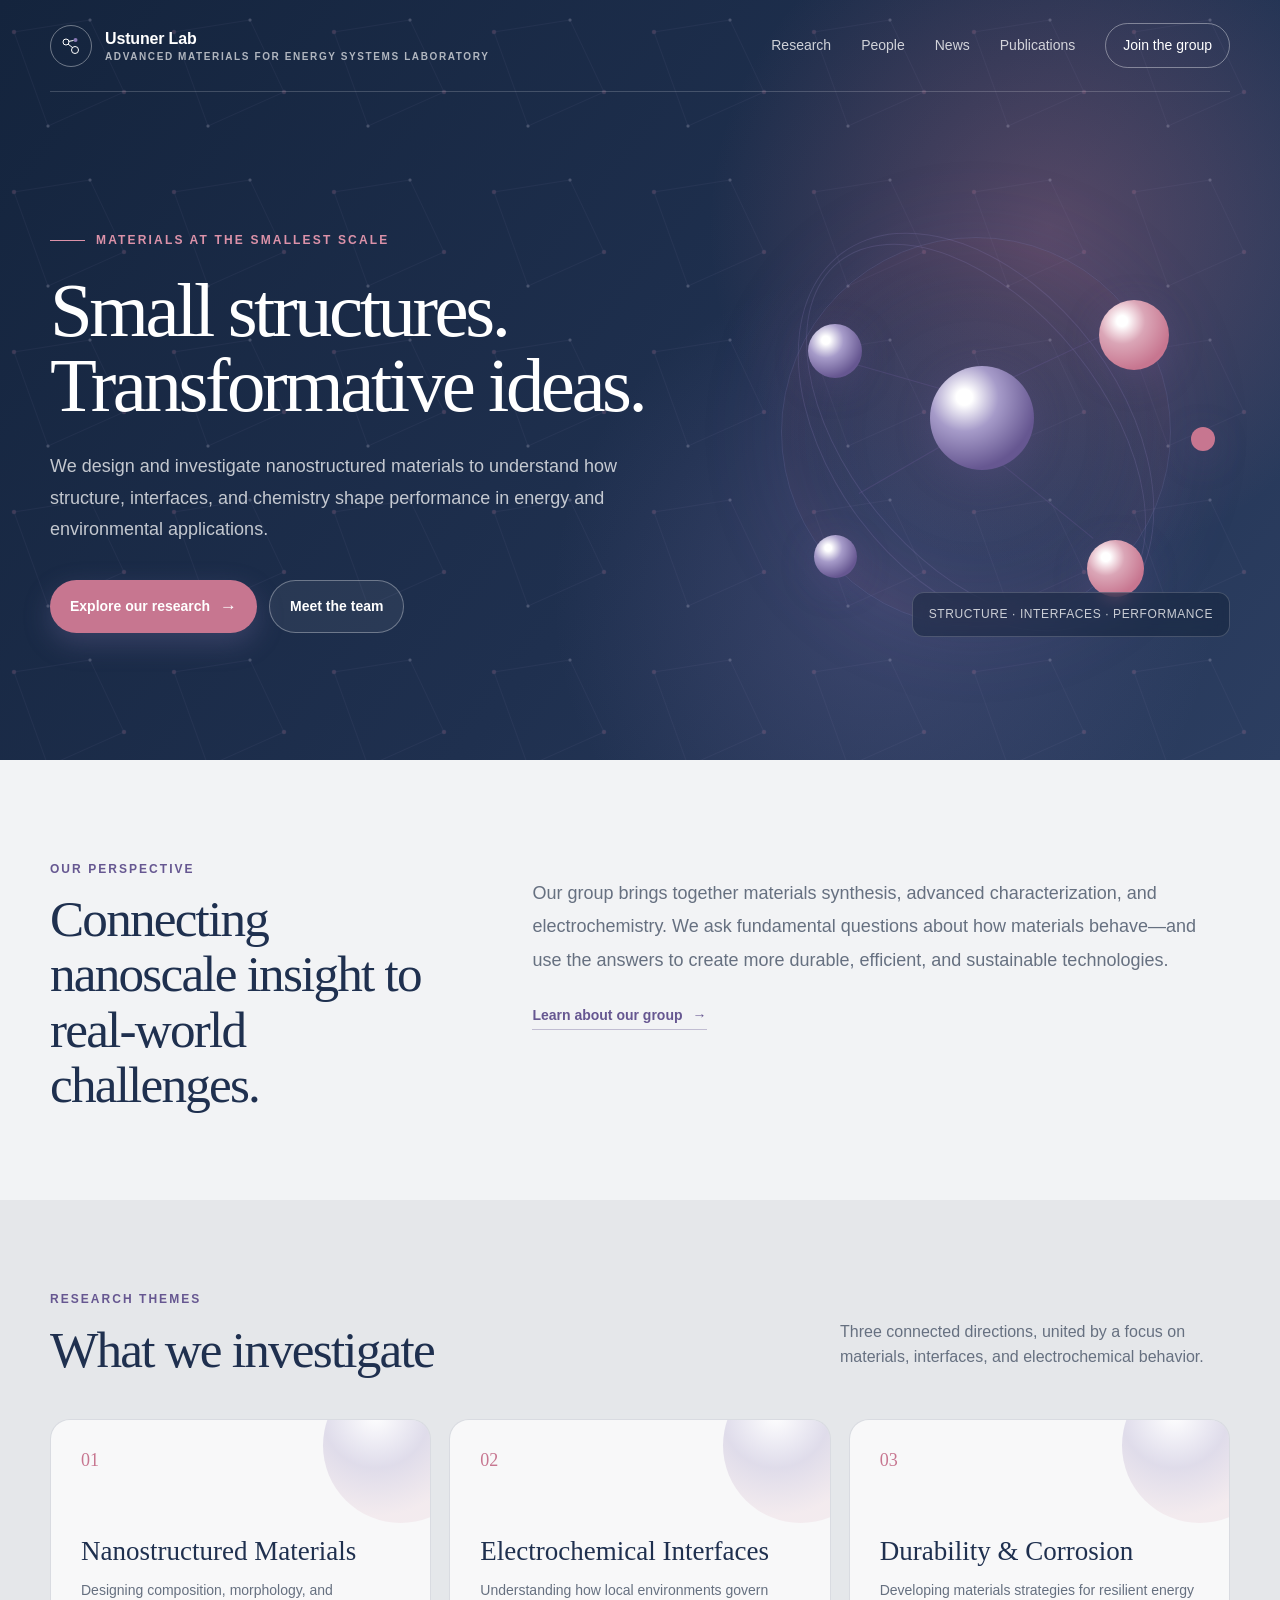
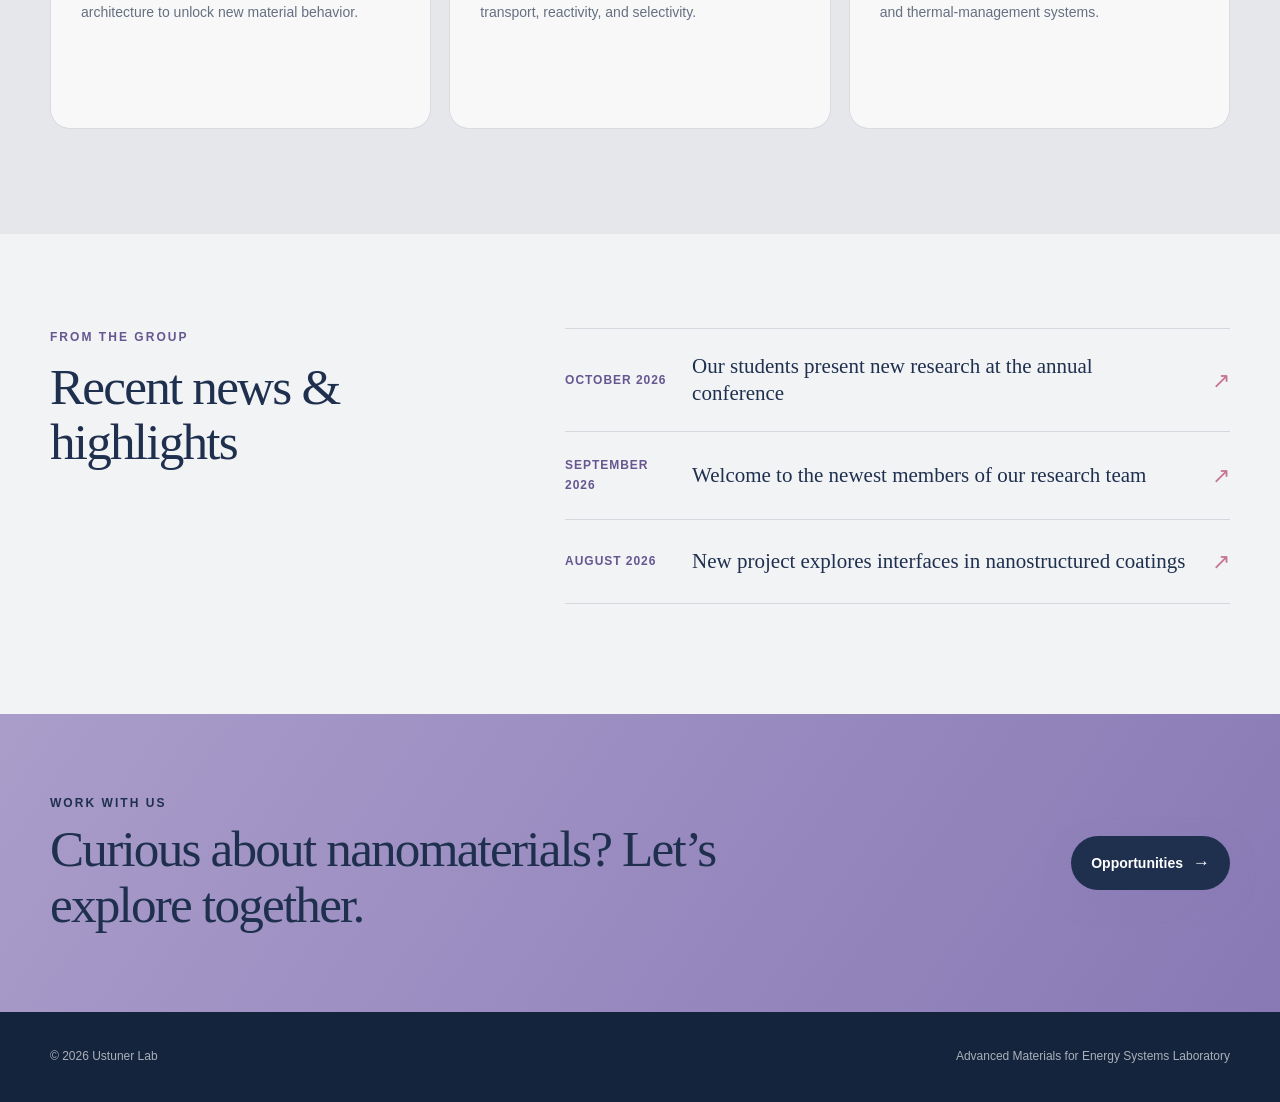
==== index.html @ 4d32ab3a "Add lab website" ====
<!doctype html>
<html lang="en">
<head>
  <meta charset="utf-8" />
  <meta name="viewport" content="width=device-width, initial-scale=1" />
  <meta name="description" content="Ustuner Lab — Advanced Materials for Energy Systems Laboratory." />
  <title>Ustuner Lab — Advanced Materials for Energy Systems</title>
  <style>
    :root {
      --ink: #3d3041;
      --ink-soft: #706272;
      --navy: #4b3550;
      --teal: #d95f7f;
      --teal-deep: #a64264;
      --seafoam: #f8dbe5;
      --warm: #fbf5f7;
      --paper: #fffaf8;
      --copper: #ec775f;
      --line: rgba(70, 47, 73, .13);
      --shadow: 0 18px 60px rgba(115, 65, 98, .13);
    }

    * { box-sizing: border-box; }
    html { scroll-behavior: smooth; }
    body {
      margin: 0;
      color: var(--ink);
      background: var(--paper);
      font-family: Inter, ui-sans-serif, -apple-system, BlinkMacSystemFont, "Segoe UI", sans-serif;
      line-height: 1.6;
    }
    a { color: inherit; text-decoration: none; }
    button { font: inherit; }

    .site-header {
      position: absolute;
      z-index: 10;
      top: 0;
      left: 0;
      width: 100%;
      color: var(--ink);
    }
    .nav {
      width: min(1180px, calc(100% - 48px));
      margin: 0 auto;
      height: 92px;
      display: flex;
      align-items: center;
      justify-content: space-between;
      border-bottom: 1px solid rgba(67,46,70,.14);
    }
    .brand {
      display: flex;
      align-items: center;
      gap: 13px;
      font-weight: 650;
      letter-spacing: -.01em;
    }
    .brand-mark {
      width: 42px;
      height: 42px;
      display: grid;
      place-items: center;
      border: 1px solid rgba(78,50,79,.34);
      border-radius: 50%;
    }
    .brand small {
      display: block;
      margin-top: -3px;
      color: rgba(61,48,65,.62);
      font-size: 10px;
      font-weight: 600;
      letter-spacing: .16em;
      text-transform: uppercase;
    }
    .nav-links { display: flex; align-items: center; gap: 30px; font-size: 14px; }
    .nav-links a { color: rgba(61,48,65,.72); transition: .2s; }
    .nav-links a:hover { color: var(--ink); }
    .nav-cta {
      padding: 10px 17px;
      border: 1px solid rgba(74,48,75,.28);
      border-radius: 999px;
      color: var(--ink) !important;
    }

    .hero {
      min-height: 760px;
      position: relative;
      overflow: hidden;
      color: var(--ink);
      background:
        radial-gradient(circle at 83% 30%, rgba(237, 111, 146, .28), transparent 29%),
        radial-gradient(circle at 72% 77%, rgba(152, 130, 196, .22), transparent 30%),
        radial-gradient(circle at 19% 86%, rgba(246, 163, 122, .18), transparent 25%),
        linear-gradient(128deg, #fffaf6 0%, #fbe7ed 54%, #f2e6f6 100%);
    }
    .hero::after {
      content: "";
      position: absolute;
      inset: 0;
      pointer-events: none;
      opacity: .24;
      background-image: url("data:image/svg+xml,%3Csvg xmlns='http://www.w3.org/2000/svg' width='160' height='160' viewBox='0 0 160 160'%3E%3Cg fill='none' stroke='%2359687c' stroke-opacity='.25'%3E%3Ccircle cx='14' cy='32' r='2' fill='%23b89c76'/%3E%3Ccircle cx='90' cy='20' r='1.5' fill='%23b89c76'/%3E%3Ccircle cx='124' cy='92' r='2' fill='%23b89c76'/%3E%3Ccircle cx='48' cy='126' r='1.5' fill='%23b89c76'/%3E%3Cpath d='M14 32L90 20M90 20l34 72M124 92l-76 34M48 126L14 32'/%3E%3C/g%3E%3C/svg%3E");
    }
    .hero-inner {
      position: relative;
      z-index: 2;
      width: min(1180px, calc(100% - 48px));
      margin: 0 auto;
      min-height: 760px;
      display: grid;
      grid-template-columns: 1.08fr .92fr;
      align-items: center;
      gap: 76px;
      padding-top: 104px;
    }
    .eyebrow {
      display: flex;
      align-items: center;
      gap: 11px;
      margin-bottom: 22px;
      color: #b14568;
      font-size: 12px;
      font-weight: 700;
      letter-spacing: .18em;
      text-transform: uppercase;
    }
    .eyebrow::before { content: ""; width: 35px; height: 1px; background: currentColor; }
    h1 {
      margin: 0;
      max-width: 680px;
      font-family: Georgia, "Times New Roman", serif;
      font-size: clamp(50px, 6vw, 82px);
      font-weight: 400;
      line-height: .98;
      letter-spacing: -.045em;
    }
    .hero-copy p {
      max-width: 600px;
      margin: 28px 0 34px;
      color: rgba(61,48,65,.72);
      font-size: 18px;
      line-height: 1.75;
    }
    .actions { display: flex; gap: 12px; flex-wrap: wrap; }
    .button {
      display: inline-flex;
      align-items: center;
      gap: 10px;
      padding: 13px 20px;
      border-radius: 999px;
      font-size: 14px;
      font-weight: 650;
      transition: transform .2s, background .2s;
    }
    .button:hover { transform: translateY(-2px); }
    .button-primary { background: #d95f7f; color: white; box-shadow: 0 10px 28px rgba(193,69,105,.22); }
    .button-secondary { border: 1px solid rgba(78,50,79,.24); color: var(--ink); background: rgba(255,255,255,.3); }
    .arrow { font-size: 17px; }

    .nano-visual { position: relative; min-height: 470px; }
    .orb {
      position: absolute;
      left: 50%; top: 50%;
      width: 390px; height: 390px;
      transform: translate(-50%, -50%);
      border: 1px solid rgba(163, 78, 126, .23);
      border-radius: 50%;
      box-shadow: inset 0 0 90px rgba(222, 100, 145, .10), 0 0 90px rgba(137, 98, 176, .12);
    }
    .orb::before, .orb::after {
      content: "";
      position: absolute;
      border: 1px solid rgba(140, 78, 142, .20);
      border-radius: 50%;
    }
    .orb::before { inset: 48px -30px; transform: rotate(53deg); }
    .orb::after { inset: -25px 66px; transform: rotate(-39deg); }
    .node {
      position: absolute;
      width: var(--s); height: var(--s);
      border-radius: 50%;
      background: radial-gradient(circle at 33% 30%, #fff5f7 0 8%, #ef8aa5 34%, #bd4f78 72%);
      box-shadow: 0 8px 35px rgba(194, 74, 117, .27);
    }
    .n1 { --s: 104px; left: 41%; top: 36%; }
    .n2 { --s: 54px; left: 17%; top: 27%; }
    .n3 { --s: 70px; right: 12%; top: 22%; }
    .n4 { --s: 43px; left: 18%; bottom: 19%; }
    .n5 { --s: 57px; right: 17%; bottom: 15%; }
    .n3, .n5 { background: radial-gradient(circle at 33% 30%, #fbf7ff 0 8%, #b7a5dc 34%, #7a63a7 72%); }
    .n6 { --s: 24px; right: 3%; top: 49%; background: var(--copper); }
    .bond { position: absolute; height: 1px; background: rgba(123,82,133,.34); transform-origin: left center; }
    .b1 { width: 158px; left: 25%; top: 35%; transform: rotate(16deg); }
    .b2 { width: 150px; left: 50%; top: 42%; transform: rotate(-25deg); }
    .b3 { width: 146px; left: 27%; top: 63%; transform: rotate(-30deg); }
    .b4 { width: 138px; left: 52%; top: 54%; transform: rotate(39deg); }
    .visual-label {
      position: absolute;
      right: 0; bottom: 30px;
      padding: 12px 16px;
      border: 1px solid rgba(79,48,82,.13);
      border-radius: 12px;
      background: rgba(255, 250, 250, .62);
      backdrop-filter: blur(8px);
      color: rgba(67,45,70,.72);
      font-size: 12px;
      letter-spacing: .05em;
    }

    .intro {
      width: min(1180px, calc(100% - 48px));
      margin: 0 auto;
      padding: 100px 0 88px;
      display: grid;
      grid-template-columns: .72fr 1.28fr;
      gap: 90px;
      align-items: start;
    }
    .section-tag { color: var(--teal-deep); font-size: 12px; font-weight: 800; letter-spacing: .17em; text-transform: uppercase; }
    h2 {
      margin: 12px 0 0;
      font-family: Georgia, "Times New Roman", serif;
      font-size: clamp(36px, 4vw, 53px);
      font-weight: 400;
      line-height: 1.08;
      letter-spacing: -.035em;
    }
    .intro-copy { padding-top: 17px; }
    .intro-copy p { margin: 0; color: var(--ink-soft); font-size: 18px; line-height: 1.85; }
    .text-link {
      display: inline-flex;
      align-items: center;
      gap: 10px;
      margin-top: 27px;
      color: var(--teal-deep);
      font-size: 14px;
      font-weight: 750;
      border-bottom: 1px solid rgba(166,66,100,.35);
      padding-bottom: 3px;
    }

    .research { background: var(--warm); padding: 90px 0 105px; }
    .research-inner { width: min(1180px, calc(100% - 48px)); margin: 0 auto; }
    .section-head { display: flex; justify-content: space-between; gap: 40px; align-items: end; margin-bottom: 42px; }
    .section-head p { max-width: 390px; margin: 0 0 7px; color: var(--ink-soft); }
    .cards { display: grid; grid-template-columns: repeat(3, 1fr); gap: 18px; }
    .card {
      position: relative;
      min-height: 310px;
      padding: 30px;
      overflow: hidden;
      background: rgba(255,255,255,.72);
      border: 1px solid var(--line);
      border-radius: 20px;
      transition: transform .25s, box-shadow .25s;
    }
    .card:hover { transform: translateY(-5px); box-shadow: var(--shadow); }
    .card-no { color: var(--copper); font: 18px Georgia, serif; }
    .card h3 { margin: 65px 0 12px; font-family: Georgia, serif; font-size: 27px; font-weight: 400; line-height: 1.15; }
    .card p { margin: 0; color: var(--ink-soft); font-size: 14px; }
    .card-dot {
      position: absolute; right: -48px; top: -52px;
      width: 155px; height: 155px; border-radius: 50%;
      background: radial-gradient(circle at 34% 30%, rgba(255,255,255,.95), rgba(229,101,139,.22) 33%, rgba(145,113,190,.09) 68%);
    }

    .news {
      width: min(1180px, calc(100% - 48px));
      margin: 0 auto;
      padding: 94px 0 110px;
      display: grid;
      grid-template-columns: .78fr 1.22fr;
      gap: 90px;
    }
    .news-list { border-top: 1px solid var(--line); }
    .news-item { display: grid; grid-template-columns: 105px 1fr auto; gap: 22px; padding: 24px 0; border-bottom: 1px solid var(--line); align-items: center; }
    .date { color: var(--teal-deep); font-size: 12px; font-weight: 750; letter-spacing: .08em; text-transform: uppercase; }
    .news-item h3 { margin: 0; font-family: Georgia, serif; font-size: 21px; font-weight: 400; line-height: 1.3; }
    .news-item span:last-child { color: var(--copper); font-size: 22px; }

    .join { background: linear-gradient(125deg, #49354e, #754764); color: white; }
    .join-inner { width: min(1180px, calc(100% - 48px)); margin: 0 auto; padding: 80px 0; display: flex; justify-content: space-between; gap: 35px; align-items: center; }
    .join h2 { margin-top: 8px; max-width: 710px; }
    .join .section-tag { color: #f6b6c7; }
    .join .button-primary { background: #f4a0b8; color: #432f47; }

    footer { background: #302535; color: rgba(255,255,255,.64); }
    .footer-inner { width: min(1180px, calc(100% - 48px)); margin: 0 auto; min-height: 90px; display: flex; justify-content: space-between; align-items: center; gap: 25px; font-size: 12px; }

    /* Interactive palette comparison */
    body[data-theme="navy"] {
      --ink: #1c2e47; --ink-soft: #64707a; --teal: #294762; --teal-deep: #1d3855;
      --warm: #e8eaec; --paper: #f3f4f4; --copper: #b28f62; --line: rgba(28,46,71,.14);
      --hero-a: #f3f4f4; --hero-b: #e1e4e6; --hero-c: #eee8dc;
      --glow-a: rgba(178,143,98,.23); --glow-b: rgba(41,71,98,.18); --glow-c: rgba(210,196,173,.20);
      --node-a: #73879a; --node-b: #294762; --node-c: #c1a57d;
      --join-a: #152942; --join-b: #27445f; --footer: #102137;
    }
    body[data-theme="coastal"] {
      --ink: #15384c; --ink-soft: #58727e; --teal: #15a2b8; --teal-deep: #087b91;
      --warm: #edf7f6; --paper: #fbfdfc; --copper: #f2aa3d; --line: rgba(21,56,76,.13);
      --hero-a: #fbfdfc; --hero-b: #dff4f1; --hero-c: #e4eefb;
      --glow-a: rgba(21,162,184,.28); --glow-b: rgba(238,111,94,.20); --glow-c: rgba(242,170,61,.18);
      --node-a: #53c2ca; --node-b: #087b91; --node-c: #ee7767;
      --join-a: #15384c; --join-b: #087488; --footer: #0d3042;
    }
    body[data-theme="sage"] {
      --ink: #35423c; --ink-soft: #69766f; --teal: #728f78; --teal-deep: #526e5a;
      --warm: #f4f6f0; --paper: #fffdf8; --copper: #c88a3c; --line: rgba(53,66,60,.13);
      --hero-a: #fffdf8; --hero-b: #eef3e8; --hero-c: #f4eedf;
      --glow-a: rgba(112,150,121,.24); --glow-b: rgba(173,148,86,.17); --glow-c: rgba(204,135,60,.13);
      --node-a: #91ad92; --node-b: #58785f; --node-c: #d0ae68;
      --join-a: #34483d; --join-b: #60745f; --footer: #29372f;
    }
    body[data-theme="trio"] {
      --ink: #1f304f; --ink-soft: #667080; --teal: #8879b5; --teal-deep: #665791;
      --warm: #e5e7ea; --paper: #f2f3f5; --copper: #c77690; --line: rgba(31,48,79,.14);
      --hero-a: #f2f3f5; --hero-b: #e2e4e8; --hero-c: #e9e5f0;
      --glow-a: rgba(136,121,181,.25); --glow-b: rgba(31,48,79,.18); --glow-c: rgba(199,118,144,.16);
      --node-a: #a69bc9; --node-b: #665791; --node-c: #c77690;
      --join-a: #1b2c49; --join-b: #343d61; --footer: #15243d;
    }

    body[data-theme] .hero {
      background:
        radial-gradient(circle at 83% 30%, var(--glow-a), transparent 29%),
        radial-gradient(circle at 72% 77%, var(--glow-b), transparent 30%),
        radial-gradient(circle at 19% 86%, var(--glow-c), transparent 25%),
        linear-gradient(128deg, var(--hero-a) 0%, var(--hero-b) 54%, var(--hero-c) 100%);
    }
    body[data-theme] .site-header { color: var(--ink); }
    body[data-theme] .nav { border-color: color-mix(in srgb, var(--ink) 14%, transparent); }
    body[data-theme] .brand-mark, body[data-theme] .nav-cta { border-color: color-mix(in srgb, var(--ink) 30%, transparent); }
    body[data-theme] .brand small { color: color-mix(in srgb, var(--ink) 62%, transparent); }
    body[data-theme] .nav-links a { color: color-mix(in srgb, var(--ink) 74%, transparent); }
    body[data-theme] .nav-links a:hover, body[data-theme] .nav-cta { color: var(--ink) !important; }
    body[data-theme] .eyebrow { color: var(--teal-deep); }
    body[data-theme] .button-primary { background: var(--teal); color: white; box-shadow: 0 10px 28px color-mix(in srgb, var(--teal) 28%, transparent); }
    body[data-theme] .button-secondary { border-color: color-mix(in srgb, var(--ink) 24%, transparent); color: var(--ink); }
    body[data-theme] .node { background: radial-gradient(circle at 33% 30%, #fff 0 8%, var(--node-a) 34%, var(--node-b) 72%); box-shadow: 0 8px 35px color-mix(in srgb, var(--node-b) 28%, transparent); }
    body[data-theme] .n3, body[data-theme] .n5 { background: radial-gradient(circle at 33% 30%, #fff 0 8%, color-mix(in srgb, var(--node-c) 65%, white) 34%, var(--node-c) 72%); }
    body[data-theme] .n6 { background: var(--copper); }
    body[data-theme] .orb, body[data-theme] .orb::before, body[data-theme] .orb::after { border-color: color-mix(in srgb, var(--teal) 24%, transparent); }
    body[data-theme] .bond { background: color-mix(in srgb, var(--teal-deep) 35%, transparent); }
    body[data-theme] .visual-label { border-color: color-mix(in srgb, var(--ink) 14%, transparent); color: var(--ink-soft); }
    body[data-theme] .brand-mark svg circle[fill] { fill: var(--teal); }
    body[data-theme] .text-link { border-color: color-mix(in srgb, var(--teal-deep) 35%, transparent); }
    body[data-theme] .card-dot { background: radial-gradient(circle at 34% 30%, #fff, color-mix(in srgb, var(--teal) 22%, transparent) 36%, color-mix(in srgb, var(--node-c) 10%, transparent) 68%); }
    body[data-theme] .join { background: linear-gradient(125deg, var(--join-a), var(--join-b)); }
    body[data-theme] .join .section-tag { color: color-mix(in srgb, var(--teal) 35%, white); }
    body[data-theme] .join .button-primary { background: color-mix(in srgb, var(--teal) 40%, white); color: var(--join-a); }
    body[data-theme="navy"] .join .button-primary { background: #d2c0a4; color: #152942; }
    body[data-theme="coastal"] .hero::after { background-image: url("data:image/svg+xml,%3Csvg xmlns='http://www.w3.org/2000/svg' width='160' height='160' viewBox='0 0 160 160'%3E%3Cg fill='none' stroke='%2315a2b8' stroke-opacity='.25'%3E%3Ccircle cx='14' cy='32' r='2' fill='%23ee7767'/%3E%3Ccircle cx='90' cy='20' r='1.5' fill='%23f2aa3d'/%3E%3Ccircle cx='124' cy='92' r='2' fill='%23ee7767'/%3E%3Ccircle cx='48' cy='126' r='1.5' fill='%23f2aa3d'/%3E%3Cpath d='M14 32L90 20M90 20l34 72M124 92l-76 34M48 126L14 32'/%3E%3C/g%3E%3C/svg%3E"); }
    body[data-theme="coastal"] .join .button-primary { background: #f4b052; color: #15384c; }
    body[data-theme="trio"] .hero {
      color: white;
      background:
        radial-gradient(circle at 82% 30%, rgba(199,118,144,.32), transparent 29%),
        radial-gradient(circle at 69% 79%, rgba(136,121,181,.24), transparent 31%),
        linear-gradient(128deg, #14243d 0%, #1f304f 56%, #2c3e61 100%);
    }
    body[data-theme="trio"] .hero::after { background-image: url("data:image/svg+xml,%3Csvg xmlns='http://www.w3.org/2000/svg' width='160' height='160' viewBox='0 0 160 160'%3E%3Cg fill='none' stroke='%23a396c7' stroke-opacity='.28'%3E%3Ccircle cx='14' cy='32' r='2' fill='%23c77690'/%3E%3Ccircle cx='90' cy='20' r='1.5' fill='%23e2e4e8'/%3E%3Ccircle cx='124' cy='92' r='2' fill='%23c77690'/%3E%3Ccircle cx='48' cy='126' r='1.5' fill='%23e2e4e8'/%3E%3Cpath d='M14 32L90 20M90 20l34 72M124 92l-76 34M48 126L14 32'/%3E%3C/g%3E%3C/svg%3E"); }
    body[data-theme="trio"] .site-header { color: white; }
    body[data-theme="trio"] .nav { border-color: rgba(255,255,255,.18); }
    body[data-theme="trio"] .brand-mark, body[data-theme="trio"] .nav-cta { border-color: rgba(255,255,255,.38); }
    body[data-theme="trio"] .brand small { color: rgba(255,255,255,.66); }
    body[data-theme="trio"] .nav-links a { color: rgba(255,255,255,.78); }
    body[data-theme="trio"] .nav-links a:hover, body[data-theme="trio"] .nav-cta { color: white !important; }
    body[data-theme="trio"] .eyebrow { color: #dc92a9; }
    body[data-theme="trio"] .hero-copy p { color: rgba(255,255,255,.74); }
    body[data-theme="trio"] .hero .button-primary { background: #c77690; color: white; }
    body[data-theme="trio"] .hero .button-secondary { border-color: rgba(255,255,255,.32); color: white; background: rgba(255,255,255,.06); }
    body[data-theme="trio"] .visual-label { color: rgba(255,255,255,.76); border-color: rgba(255,255,255,.18); background: rgba(17,32,54,.45); }
    body[data-theme="trio"] .join { color: #1f304f; background: linear-gradient(125deg, #aa9dca, #8879b5); }
    body[data-theme="trio"] .join .section-tag { color: #1f304f; }
    body[data-theme="trio"] .join .button-primary { background: #1f304f; color: white; }
    body[data-theme] footer { background: var(--footer); }

    .theme-picker {
      position: fixed; z-index: 30; right: 20px; bottom: 20px;
      width: 300px; padding: 14px 15px 13px;
      border: 1px solid rgba(45,39,54,.13); border-radius: 17px;
      background: rgba(255,255,255,.88); box-shadow: 0 13px 40px rgba(48,38,60,.16);
      backdrop-filter: blur(13px);
    }
    .theme-picker strong { display: block; margin-bottom: 9px; color: #393241; font-size: 12px; letter-spacing: .06em; text-transform: uppercase; }
    .theme-options { display: grid; grid-template-columns: repeat(4, 1fr); gap: 7px; }
    .theme-option { padding: 7px 4px 6px; border: 1px solid transparent; border-radius: 10px; background: transparent; color: #6e6571; cursor: pointer; font-size: 10px; }
    .theme-option:hover, .theme-option[aria-pressed="true"] { border-color: rgba(57,50,65,.18); background: white; color: #312b37; }
    .swatches { display: flex; justify-content: center; margin-bottom: 5px; }
    .swatches i { width: 15px; height: 15px; margin-left: -3px; border: 2px solid white; border-radius: 50%; box-shadow: 0 1px 4px rgba(0,0,0,.12); }
    .swatches i:first-child { margin-left: 0; }
    .navy i:nth-child(1) { background:#1c2e47; } .navy i:nth-child(2) { background:#b28f62; } .navy i:nth-child(3) { background:#e1e4e6; }
    .coastal i:nth-child(1) { background:#15a2b8; } .coastal i:nth-child(2) { background:#ee7767; } .coastal i:nth-child(3) { background:#f2aa3d; }
    .sage i:nth-child(1) { background:#728f78; } .sage i:nth-child(2) { background:#d0ae68; } .sage i:nth-child(3) { background:#f1e7cd; }
    .trio i:nth-child(1) { background:#1f304f; } .trio i:nth-child(2) { background:#8879b5; } .trio i:nth-child(3) { background:#e2e4e8; }

    @media (max-width: 900px) {
      .nav-links a:not(.nav-cta) { display: none; }
      .hero-inner { grid-template-columns: 1fr; padding: 160px 0 80px; }
      .nano-visual { min-height: 360px; }
      .orb { width: 310px; height: 310px; }
      .hero { min-height: auto; }
      .intro, .news { grid-template-columns: 1fr; gap: 35px; }
      .cards { grid-template-columns: 1fr; }
      .section-head { align-items: start; flex-direction: column; }
    }
    @media (max-width: 560px) {
      .nav, .hero-inner, .intro, .research-inner, .news, .join-inner, .footer-inner { width: min(100% - 30px, 1180px); }
      .brand { font-size: 13px; }
      .brand small { font-size: 8px; }
      h1 { font-size: 49px; }
      .hero-copy p { font-size: 16px; }
      .nano-visual { transform: scale(.86); margin: -20px; }
      .intro, .news { padding: 70px 0; }
      .research { padding: 70px 0; }
      .join-inner { align-items: flex-start; flex-direction: column; }
      .news-item { grid-template-columns: 1fr auto; }
      .news-item .date { grid-column: 1 / -1; }
      .footer-inner { align-items: flex-start; flex-direction: column; justify-content: center; padding: 25px 0; }
      .theme-picker { right: 10px; bottom: 10px; width: 285px; }
    }
  </style>
</head>
<body data-theme="trio">
  <header class="site-header">
    <nav class="nav" aria-label="Primary navigation">
      <a class="brand" href="#">
        <span class="brand-mark" aria-hidden="true">
          <svg width="24" height="24" viewBox="0 0 24 24" fill="none"><circle cx="7" cy="8" r="3" stroke="currentColor"/><circle cx="16.5" cy="6" r="2" fill="#d95f7f"/><circle cx="16" cy="16" r="3.5" stroke="currentColor"/><path d="M9.7 7.4l4.8-.9M9.1 10.1l4.6 3.6" stroke="currentColor"/></svg>
        </span>
        <span>Ustuner Lab<small>Advanced Materials for Energy Systems Laboratory</small></span>
      </a>
      <div class="nav-links">
        <a href="#research">Research</a>
        <a href="#people">People</a>
        <a href="#news">News</a>
        <a href="#publications">Publications</a>
        <a class="nav-cta" href="#contact">Join the group</a>
      </div>
    </nav>
  </header>

  <main>
    <section class="hero">
      <div class="hero-inner">
        <div class="hero-copy">
          <div class="eyebrow">Materials at the smallest scale</div>
          <h1>Small structures.<br />Transformative ideas.</h1>
          <p>We design and investigate nanostructured materials to understand how structure, interfaces, and chemistry shape performance in energy and environmental applications.</p>
          <div class="actions">
            <a class="button button-primary" href="#research">Explore our research <span class="arrow">→</span></a>
            <a class="button button-secondary" href="#people">Meet the team</a>
          </div>
        </div>
        <div class="nano-visual" aria-label="Abstract illustration of a nanostructured material">
          <div class="orb"></div>
          <div class="bond b1"></div><div class="bond b2"></div><div class="bond b3"></div><div class="bond b4"></div>
          <div class="node n1"></div><div class="node n2"></div><div class="node n3"></div>
          <div class="node n4"></div><div class="node n5"></div><div class="node n6"></div>
          <div class="visual-label">STRUCTURE · INTERFACES · PERFORMANCE</div>
        </div>
      </div>
    </section>

    <section class="intro" id="people">
      <div>
        <div class="section-tag">Our perspective</div>
        <h2>Connecting nanoscale insight to real-world challenges.</h2>
      </div>
      <div class="intro-copy">
        <p>Our group brings together materials synthesis, advanced characterization, and electrochemistry. We ask fundamental questions about how materials behave—and use the answers to create more durable, efficient, and sustainable technologies.</p>
        <a class="text-link" href="#">Learn about our group <span>→</span></a>
      </div>
    </section>

    <section class="research" id="research">
      <div class="research-inner">
        <div class="section-head">
          <div><div class="section-tag">Research themes</div><h2>What we investigate</h2></div>
          <p>Three connected directions, united by a focus on materials, interfaces, and electrochemical behavior.</p>
        </div>
        <div class="cards">
          <article class="card"><div class="card-dot"></div><div class="card-no">01</div><h3>Nanostructured Materials</h3><p>Designing composition, morphology, and architecture to unlock new material behavior.</p></article>
          <article class="card"><div class="card-dot"></div><div class="card-no">02</div><h3>Electrochemical Interfaces</h3><p>Understanding how local environments govern transport, reactivity, and selectivity.</p></article>
          <article class="card"><div class="card-dot"></div><div class="card-no">03</div><h3>Durability &amp; Corrosion</h3><p>Developing materials strategies for resilient energy and thermal-management systems.</p></article>
        </div>
      </div>
    </section>

    <section class="news" id="news">
      <div><div class="section-tag">From the group</div><h2>Recent news &amp; highlights</h2></div>
      <div class="news-list">
        <a class="news-item" href="#"><span class="date">October 2026</span><h3>Our students present new research at the annual conference</h3><span>↗</span></a>
        <a class="news-item" href="#"><span class="date">September 2026</span><h3>Welcome to the newest members of our research team</h3><span>↗</span></a>
        <a class="news-item" href="#"><span class="date">August 2026</span><h3>New project explores interfaces in nanostructured coatings</h3><span>↗</span></a>
      </div>
    </section>

    <section class="join" id="contact">
      <div class="join-inner">
        <div><div class="section-tag">Work with us</div><h2>Curious about nanomaterials? Let’s explore together.</h2></div>
        <a class="button button-primary" href="mailto:your.email@university.edu">Opportunities <span class="arrow">→</span></a>
      </div>
    </section>
  </main>

  <footer><div class="footer-inner"><span>© 2026 Ustuner Lab</span><span>Advanced Materials for Energy Systems Laboratory</span></div></footer>
</body>
</html>
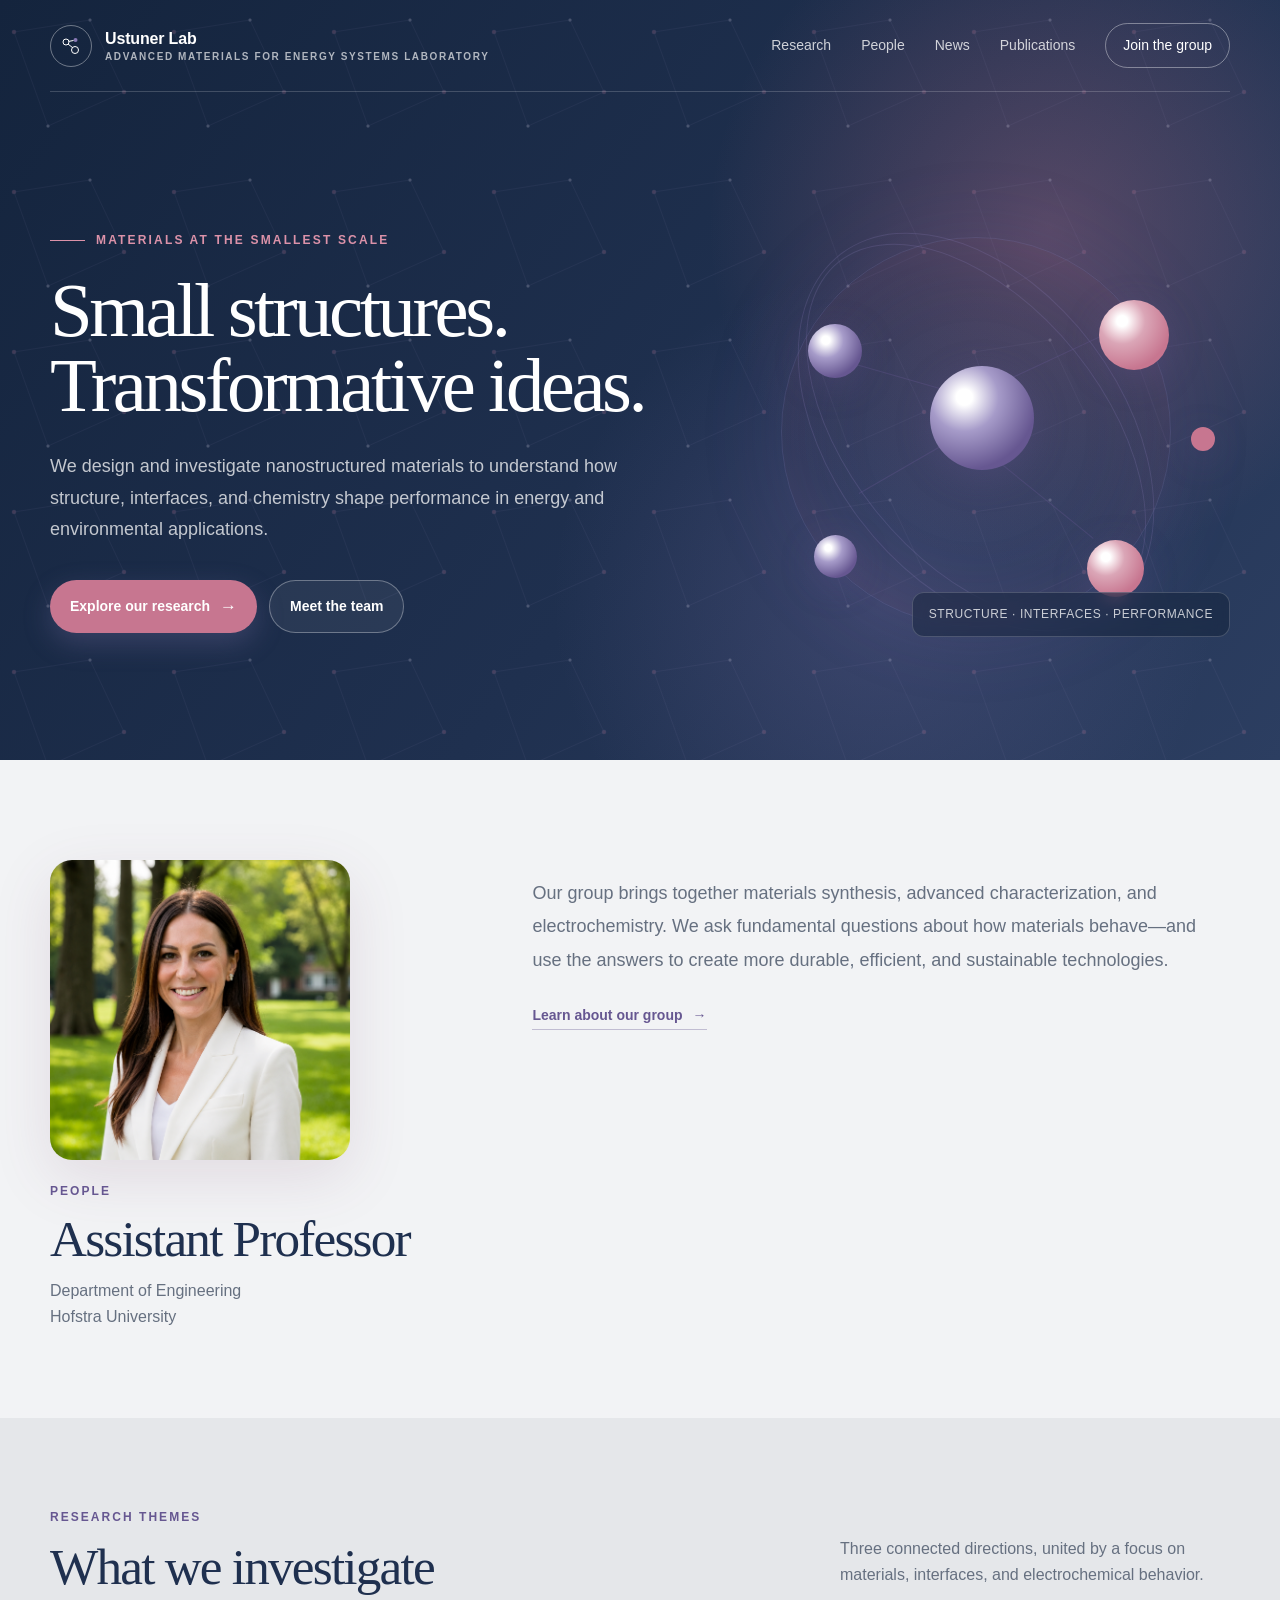
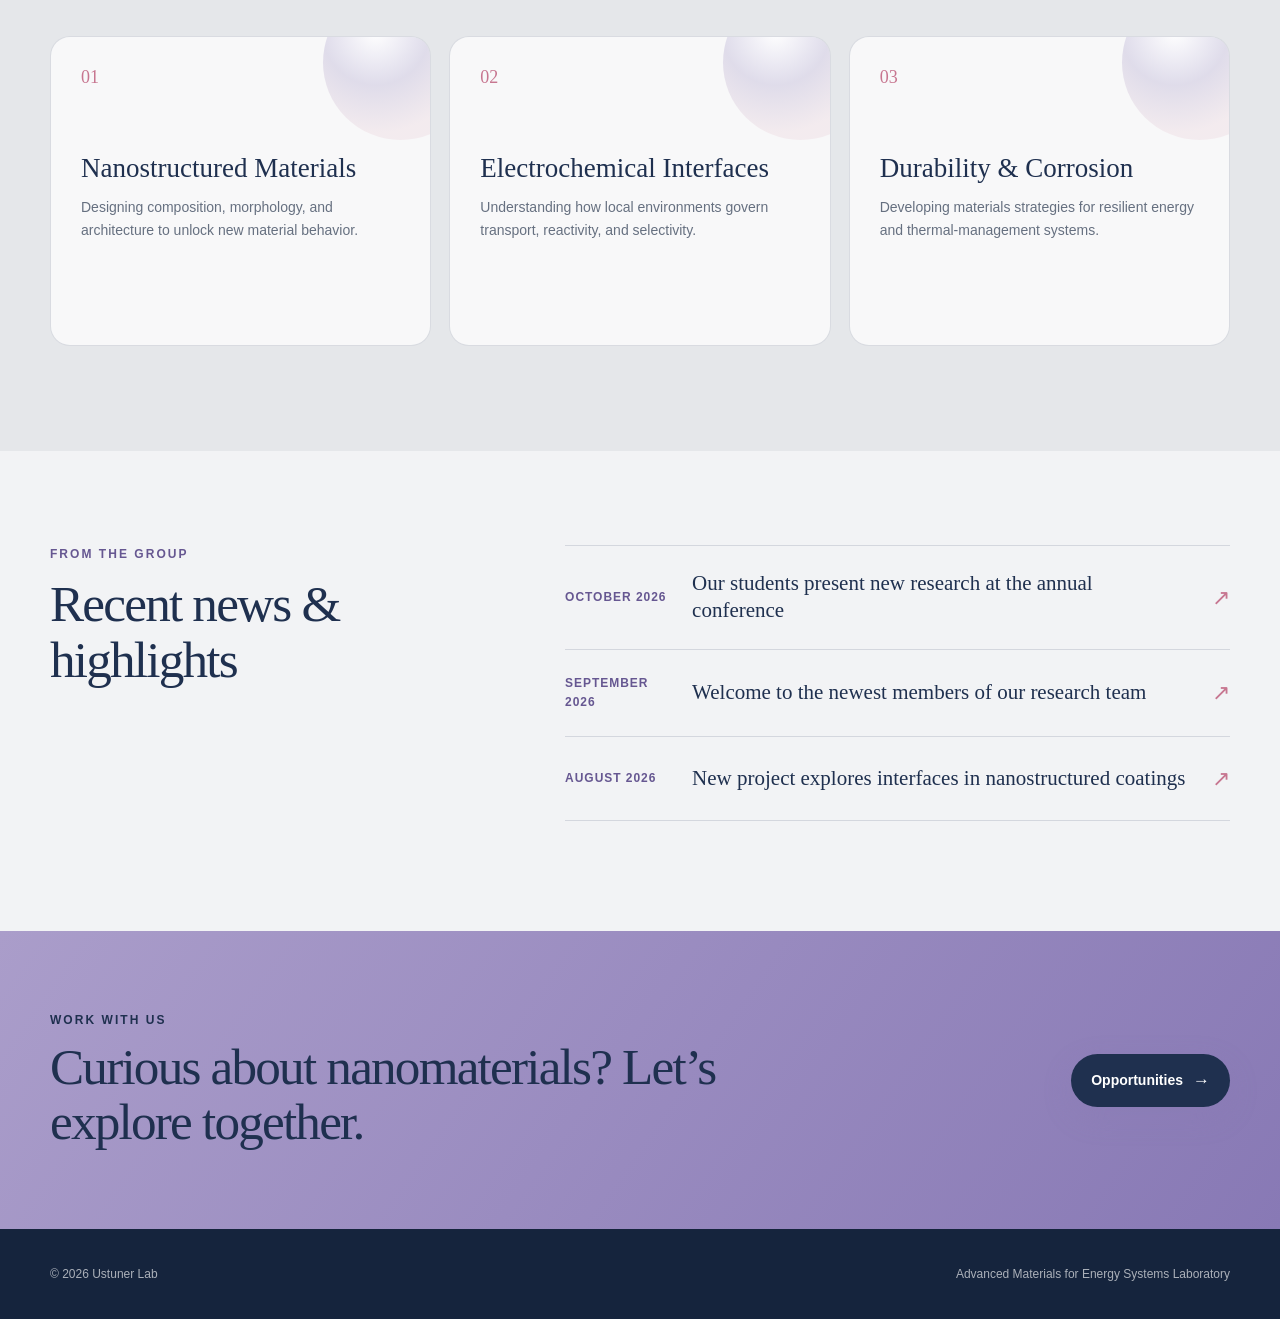
==== commit cf25551d: "people page" ====
--- a/index.html
+++ b/index.html
@@ -217,6 +217,18 @@
       gap: 90px;
       align-items: start;
     }
+    .people-profile { display: flex; flex-direction: column; align-items: flex-start; gap: 22px; }
+    .people-photo {
+      display: block;
+      width: min(100%, 300px);
+      aspect-ratio: 1;
+      object-fit: cover;
+      object-position: center 35%;
+      border-radius: 22px;
+      box-shadow: var(--shadow);
+    }
+    .people-profile h2 { margin-top: 10px; }
+    .people-affiliation { margin: 12px 0 0; color: var(--ink-soft); font-size: 16px; line-height: 1.6; }
     .section-tag { color: var(--teal-deep); font-size: 12px; font-weight: 800; letter-spacing: .17em; text-transform: uppercase; }
     h2 {
       margin: 12px 0 0;
@@ -465,9 +477,13 @@
     </section>
 
     <section class="intro" id="people">
-      <div>
-        <div class="section-tag">Our perspective</div>
-        <h2>Connecting nanoscale insight to real-world challenges.</h2>
+      <div class="people-profile">
+        <img class="people-photo" src="images/ustuner-lab-profile.png" alt="Portrait of the assistant professor" />
+        <div>
+          <div class="section-tag">People</div>
+          <h2>Assistant Professor</h2>
+          <p class="people-affiliation">Department of Engineering<br />Hofstra University</p>
+        </div>
       </div>
       <div class="intro-copy">
         <p>Our group brings together materials synthesis, advanced characterization, and electrochemistry. We ask fundamental questions about how materials behave—and use the answers to create more durable, efficient, and sustainable technologies.</p>
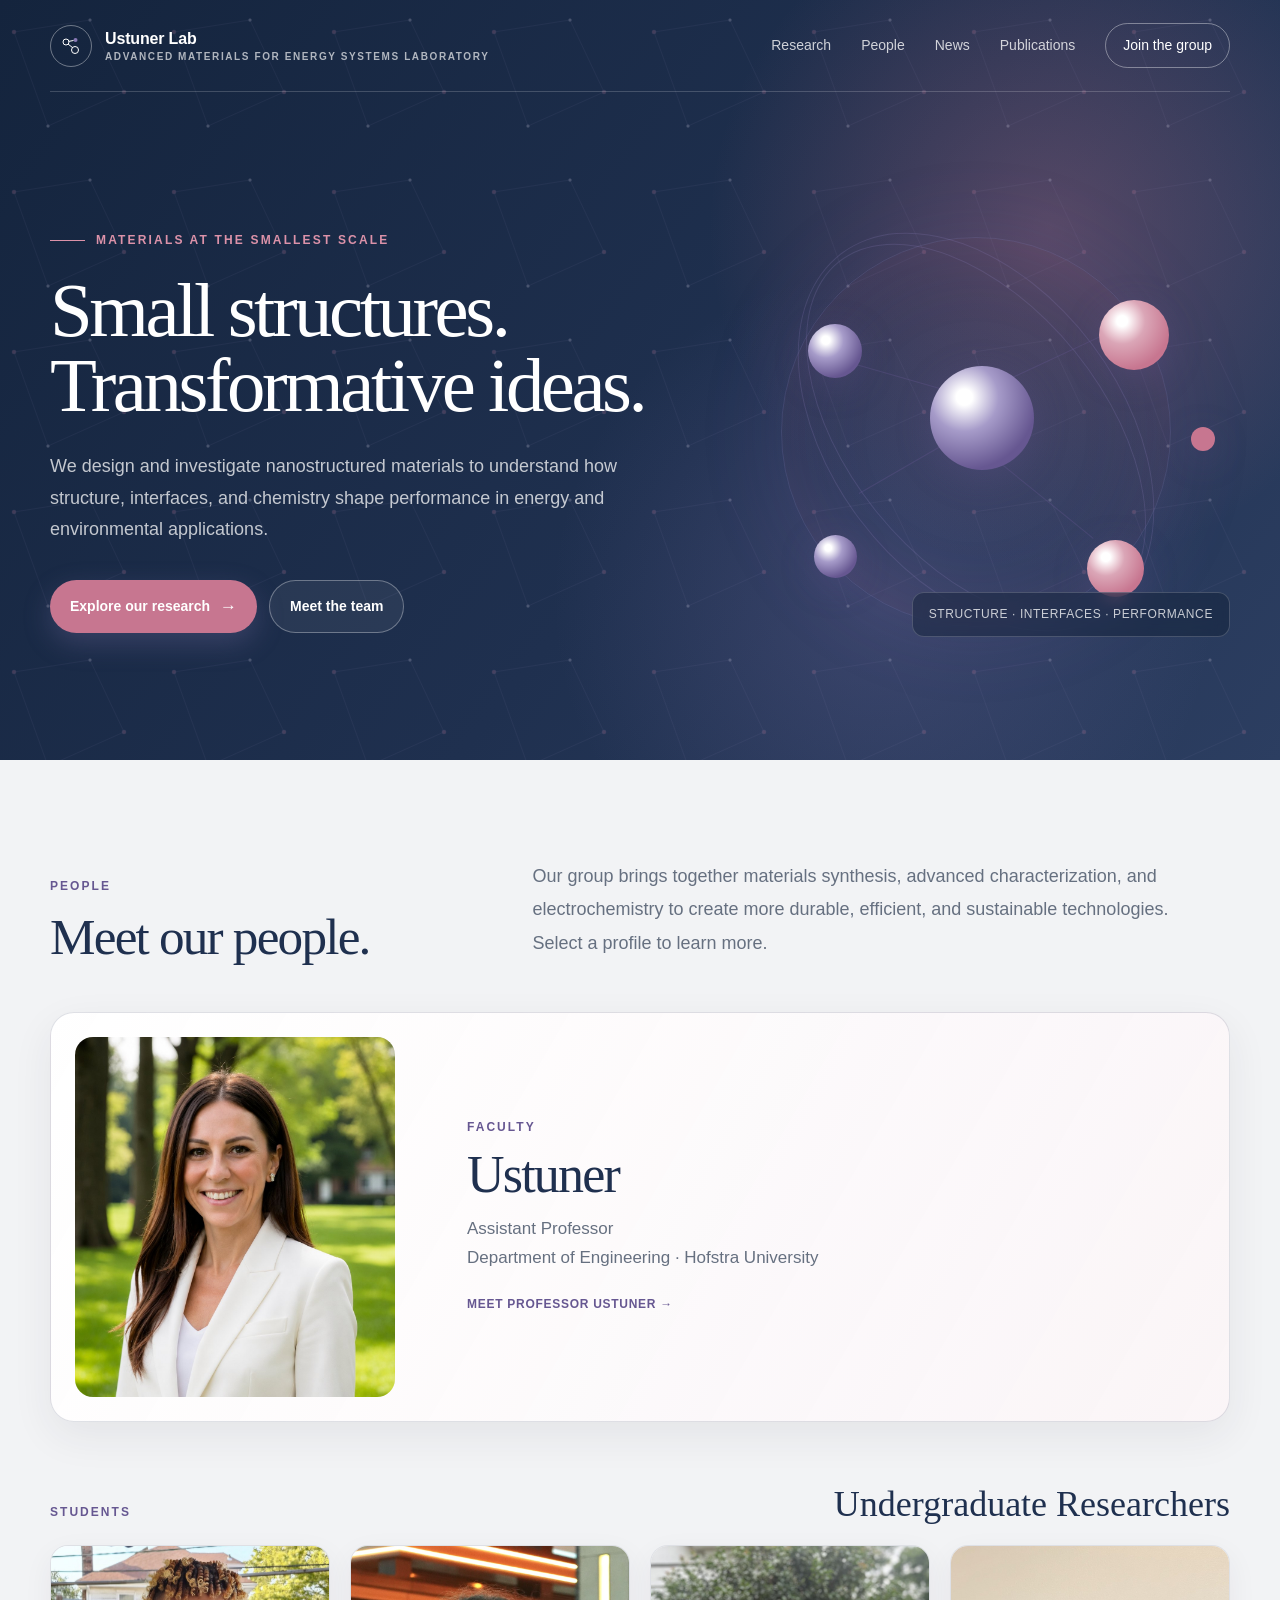
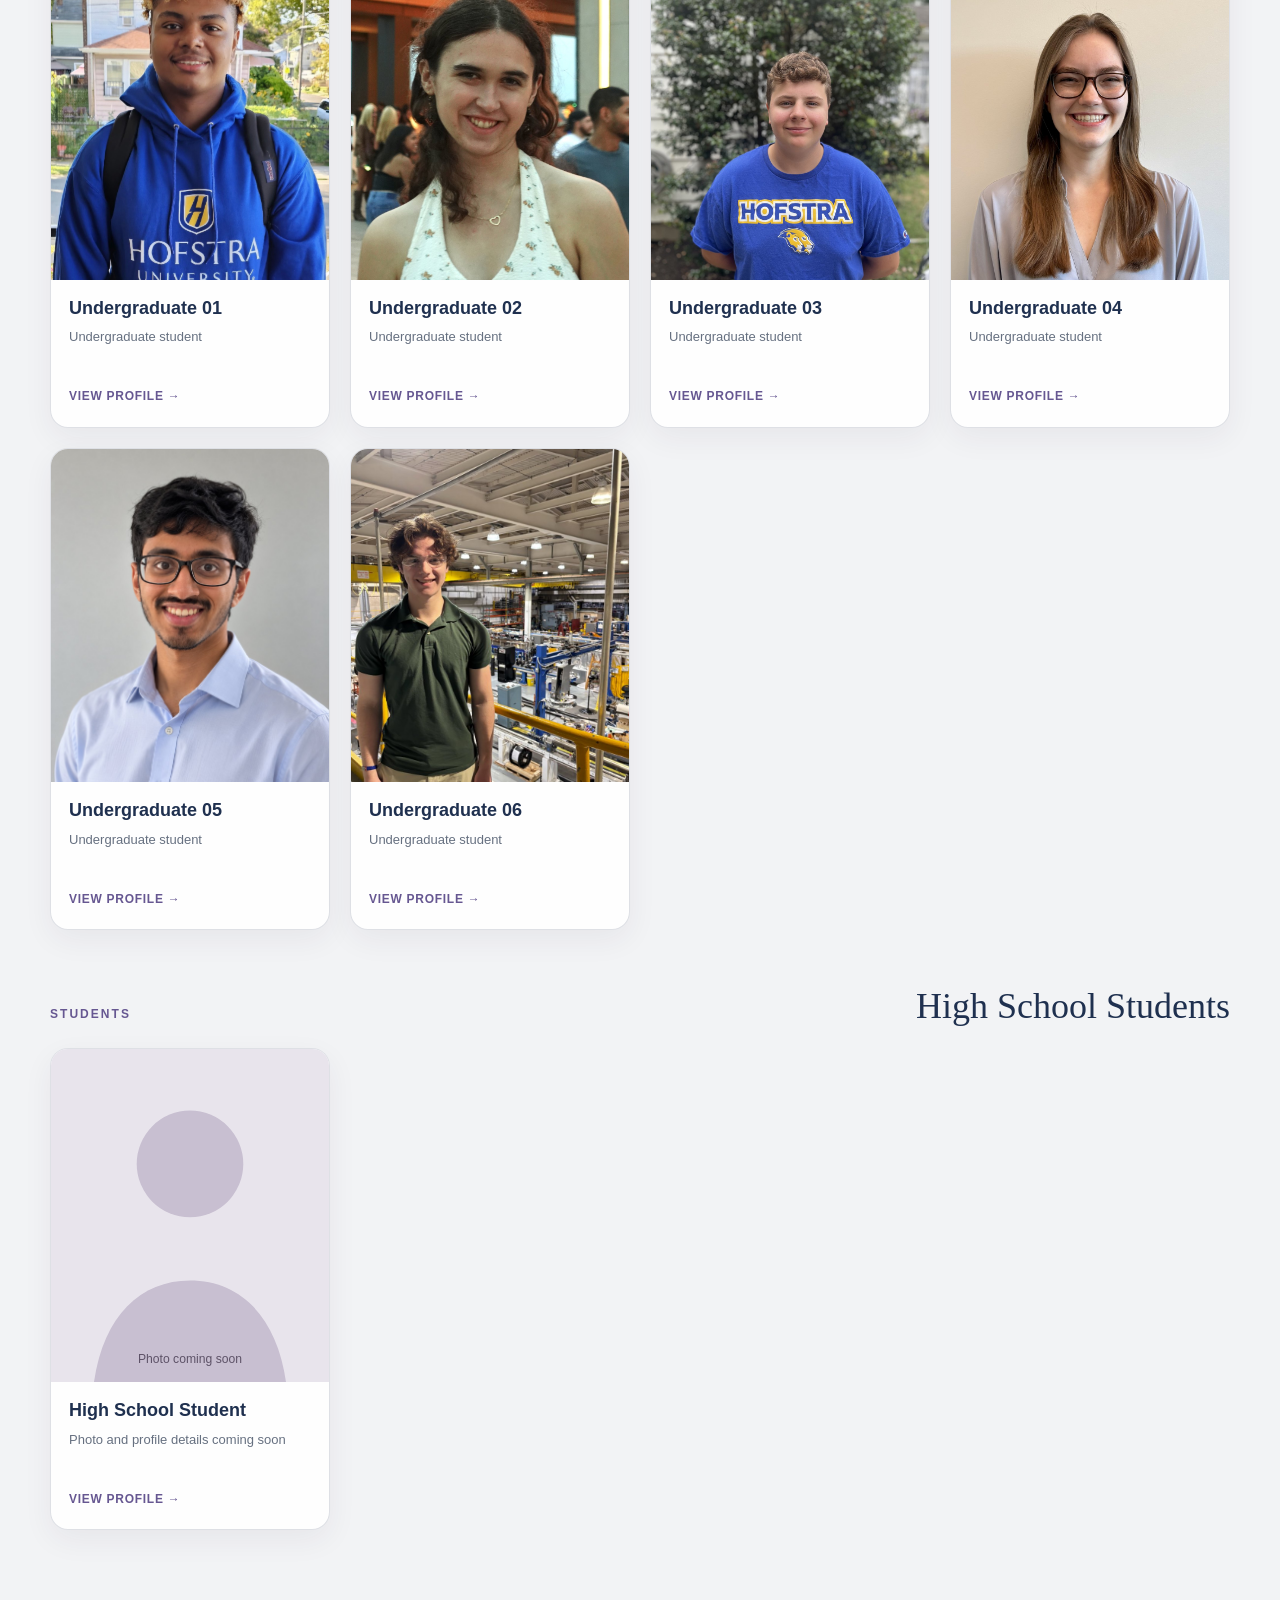
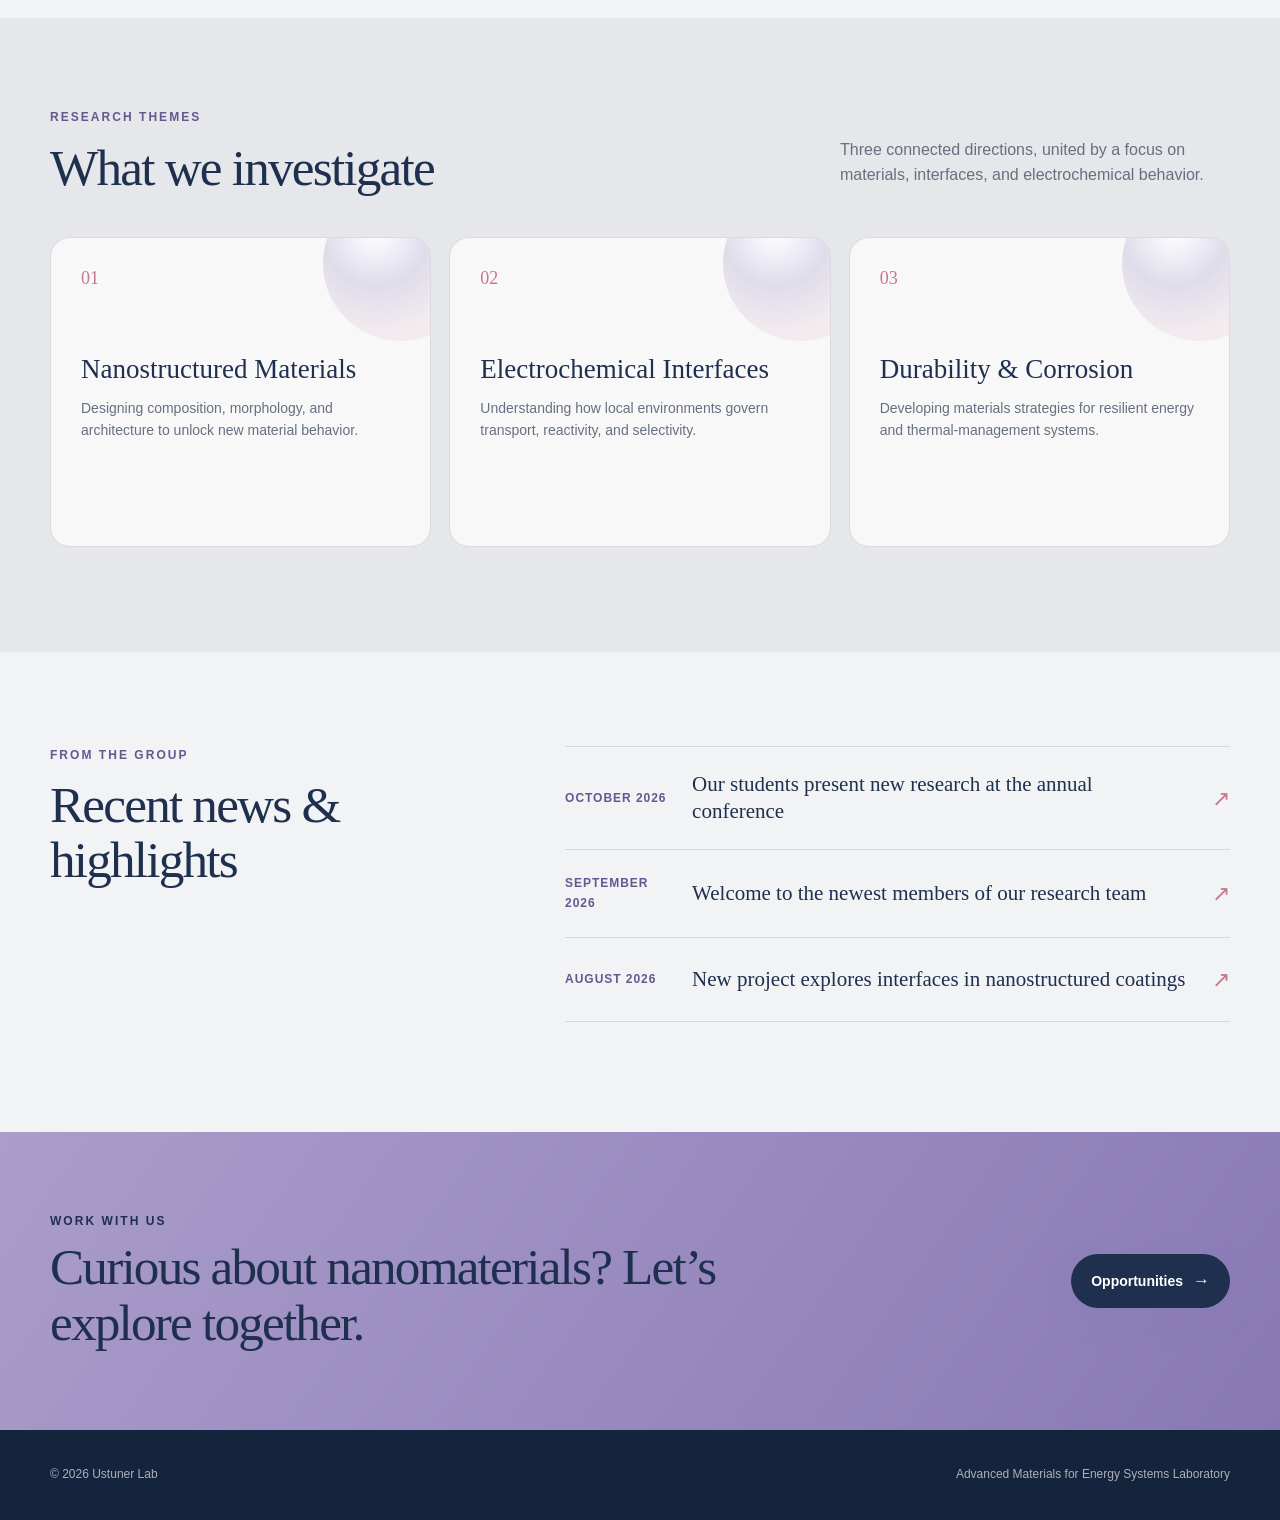
==== commit 62733afd: "Pictures" ====
--- a/index.html
+++ b/index.html
@@ -208,27 +208,56 @@
       letter-spacing: .05em;
     }
 
-    .intro {
+    .people-section {
       width: min(1180px, calc(100% - 48px));
       margin: 0 auto;
       padding: 100px 0 88px;
+    }
+    .people-heading {
       display: grid;
       grid-template-columns: .72fr 1.28fr;
       gap: 90px;
-      align-items: start;
-    }
-    .people-profile { display: flex; flex-direction: column; align-items: flex-start; gap: 22px; }
-    .people-photo {
+      align-items: end;
+      margin-bottom: 48px;
+    }
+    .people-heading-copy { max-width: 690px; padding-bottom: 4px; }
+    .people-heading-copy p { margin: 0; color: var(--ink-soft); font-size: 18px; line-height: 1.85; }
+    .faculty-feature {
+      display: grid;
+      grid-template-columns: minmax(220px, 320px) 1fr;
+      gap: clamp(28px, 6vw, 72px);
+      align-items: center;
+      margin-bottom: 62px;
+      padding: 24px;
+      border: 1px solid var(--line);
+      border-radius: 24px;
+      background: linear-gradient(120deg, rgba(255,255,255,.96), rgba(251,245,247,.9));
+      box-shadow: 0 14px 42px rgba(48,38,60,.07);
+    }
+    .faculty-feature img { display: block; width: 100%; aspect-ratio: 4 / 4.5; object-fit: cover; object-position: center 25%; border-radius: 18px; }
+    .faculty-feature h3 { margin: 10px 0 12px; font-family: Georgia, "Times New Roman", serif; font-size: clamp(34px, 4.5vw, 52px); font-weight: 400; line-height: 1.08; letter-spacing: -.035em; }
+    .faculty-feature p { margin: 0; color: var(--ink-soft); font-size: 17px; line-height: 1.7; }
+    .faculty-feature .person-card-cta { display: inline-block; margin-top: 22px; }
+    .student-group { margin-top: 56px; }
+    .student-group-heading { display: flex; align-items: baseline; justify-content: space-between; gap: 20px; margin-bottom: 20px; }
+    .student-group-heading h3 { margin: 0; font-family: Georgia, "Times New Roman", serif; font-size: clamp(26px, 3vw, 36px); font-weight: 400; line-height: 1.15; }
+    .people-grid { display: grid; grid-template-columns: repeat(4, minmax(0, 1fr)); gap: 20px; }
+    .person-card {
       display: block;
-      width: min(100%, 300px);
-      aspect-ratio: 1;
-      object-fit: cover;
-      object-position: center 35%;
-      border-radius: 22px;
-      box-shadow: var(--shadow);
-    }
-    .people-profile h2 { margin-top: 10px; }
-    .people-affiliation { margin: 12px 0 0; color: var(--ink-soft); font-size: 16px; line-height: 1.6; }
+      overflow: hidden;
+      border: 1px solid var(--line);
+      border-radius: 18px;
+      background: rgba(255,255,255,.88);
+      box-shadow: 0 10px 30px rgba(48,38,60,.06);
+      transition: transform .2s ease, box-shadow .2s ease;
+    }
+    .person-card:hover, .person-card:focus-visible { transform: translateY(-4px); box-shadow: var(--shadow); }
+    .person-card:focus-visible { outline: 3px solid var(--teal); outline-offset: 3px; }
+    .person-card img { display: block; width: 100%; aspect-ratio: 4 / 4.8; object-fit: cover; object-position: center 27%; }
+    .person-card-info { padding: 17px 18px 19px; }
+    .person-card h3 { margin: 0; font-size: 18px; line-height: 1.3; }
+    .person-card p { min-height: 42px; margin: 7px 0 13px; color: var(--ink-soft); font-size: 13px; line-height: 1.55; }
+    .person-card-cta { color: var(--teal-deep); font-size: 12px; font-weight: 750; letter-spacing: .06em; text-transform: uppercase; }
     .section-tag { color: var(--teal-deep); font-size: 12px; font-weight: 800; letter-spacing: .17em; text-transform: uppercase; }
     h2 {
       margin: 12px 0 0;
@@ -414,18 +443,27 @@
       .nano-visual { min-height: 360px; }
       .orb { width: 310px; height: 310px; }
       .hero { min-height: auto; }
-      .intro, .news { grid-template-columns: 1fr; gap: 35px; }
+      .people-heading, .news { grid-template-columns: 1fr; gap: 35px; }
+      .faculty-feature { grid-template-columns: minmax(180px, 240px) 1fr; gap: 28px; }
+      .people-grid { grid-template-columns: repeat(3, minmax(0, 1fr)); }
       .cards { grid-template-columns: 1fr; }
       .section-head { align-items: start; flex-direction: column; }
     }
     @media (max-width: 560px) {
-      .nav, .hero-inner, .intro, .research-inner, .news, .join-inner, .footer-inner { width: min(100% - 30px, 1180px); }
+      .nav, .hero-inner, .people-section, .research-inner, .news, .join-inner, .footer-inner { width: min(100% - 30px, 1180px); }
       .brand { font-size: 13px; }
       .brand small { font-size: 8px; }
       h1 { font-size: 49px; }
       .hero-copy p { font-size: 16px; }
       .nano-visual { transform: scale(.86); margin: -20px; }
-      .intro, .news { padding: 70px 0; }
+      .people-section, .news { padding: 70px 0; }
+      .people-heading { margin-bottom: 30px; }
+      .faculty-feature { grid-template-columns: 1fr; gap: 20px; margin-bottom: 44px; padding: 16px; }
+      .faculty-feature img { width: min(100%, 300px); }
+      .people-grid { grid-template-columns: repeat(2, minmax(0, 1fr)); gap: 12px; }
+      .person-card-info { padding: 12px; }
+      .person-card h3 { font-size: 15px; }
+      .person-card p { min-height: 54px; font-size: 12px; }
       .research { padding: 70px 0; }
       .join-inner { align-items: flex-start; flex-direction: column; }
       .news-item { grid-template-columns: 1fr auto; }
@@ -476,19 +514,63 @@
       </div>
     </section>
 
-    <section class="intro" id="people">
-      <div class="people-profile">
-        <img class="people-photo" src="images/ustuner-lab-profile.png" alt="Portrait of the assistant professor" />
+    <section class="people-section" id="people">
+      <div class="people-heading">
         <div>
           <div class="section-tag">People</div>
-          <h2>Assistant Professor</h2>
-          <p class="people-affiliation">Department of Engineering<br />Hofstra University</p>
+          <h2>Meet our people.</h2>
+        </div>
+        <div class="people-heading-copy">
+          <p>Our group brings together materials synthesis, advanced characterization, and electrochemistry to create more durable, efficient, and sustainable technologies. Select a profile to learn more.</p>
         </div>
       </div>
-      <div class="intro-copy">
-        <p>Our group brings together materials synthesis, advanced characterization, and electrochemistry. We ask fundamental questions about how materials behave—and use the answers to create more durable, efficient, and sustainable technologies.</p>
-        <a class="text-link" href="#">Learn about our group <span>→</span></a>
-      </div>
+      <a class="faculty-feature" href="people/assistant-professor.html" aria-label="View Ustuner's professor profile">
+        <img src="images/people/assistant-professor.jpg" alt="Portrait of Ustuner" loading="lazy" />
+        <div>
+          <div class="section-tag">Faculty</div>
+          <h3>Ustuner</h3>
+          <p>Assistant Professor<br />Department of Engineering · Hofstra University</p>
+          <span class="person-card-cta">Meet Professor Ustuner →</span>
+        </div>
+      </a>
+      <section class="student-group" aria-labelledby="undergraduate-heading">
+        <div class="student-group-heading"><div class="section-tag">Students</div><h3 id="undergraduate-heading">Undergraduate Researchers</h3></div>
+        <div class="people-grid">
+          <a class="person-card" href="people/member-02.html" aria-label="View undergraduate student profile 1">
+            <img src="images/people/member-02.jpg" alt="Portrait of an undergraduate student" loading="lazy" />
+            <div class="person-card-info"><h3>Undergraduate 01</h3><p>Undergraduate student</p><span class="person-card-cta">View profile →</span></div>
+          </a>
+          <a class="person-card" href="people/member-03.html" aria-label="View undergraduate student profile 2">
+            <img src="images/people/member-03.jpg" alt="Portrait of an undergraduate student" loading="lazy" />
+            <div class="person-card-info"><h3>Undergraduate 02</h3><p>Undergraduate student</p><span class="person-card-cta">View profile →</span></div>
+          </a>
+          <a class="person-card" href="people/member-04.html" aria-label="View undergraduate student profile 3">
+            <img src="images/people/member-04.jpg" alt="Portrait of an undergraduate student" loading="lazy" />
+            <div class="person-card-info"><h3>Undergraduate 03</h3><p>Undergraduate student</p><span class="person-card-cta">View profile →</span></div>
+          </a>
+          <a class="person-card" href="people/member-05.html" aria-label="View undergraduate student profile 4">
+            <img src="images/people/member-05.jpg" alt="Portrait of an undergraduate student" loading="lazy" />
+            <div class="person-card-info"><h3>Undergraduate 04</h3><p>Undergraduate student</p><span class="person-card-cta">View profile →</span></div>
+          </a>
+          <a class="person-card" href="people/member-06.html" aria-label="View undergraduate student profile 5">
+            <img src="images/people/member-06.jpg" alt="Portrait of an undergraduate student" loading="lazy" />
+            <div class="person-card-info"><h3>Undergraduate 05</h3><p>Undergraduate student</p><span class="person-card-cta">View profile →</span></div>
+          </a>
+          <a class="person-card" href="people/member-07.html" aria-label="View undergraduate student profile 6">
+            <img src="images/people/member-07.jpg" alt="Portrait of an undergraduate student" loading="lazy" />
+            <div class="person-card-info"><h3>Undergraduate 06</h3><p>Undergraduate student</p><span class="person-card-cta">View profile →</span></div>
+          </a>
+        </div>
+      </section>
+      <section class="student-group high-school-group" aria-labelledby="high-school-heading">
+        <div class="student-group-heading"><div class="section-tag">Students</div><h3 id="high-school-heading">High School Students</h3></div>
+        <div class="people-grid">
+          <a class="person-card" href="people/member-01.html" aria-label="View high school student profile">
+            <img src="images/people/photo-placeholder.svg" alt="Photo placeholder for the high school student" loading="lazy" />
+            <div class="person-card-info"><h3>High School Student</h3><p>Photo and profile details coming soon</p><span class="person-card-cta">View profile →</span></div>
+          </a>
+        </div>
+      </section>
     </section>
 
     <section class="research" id="research">
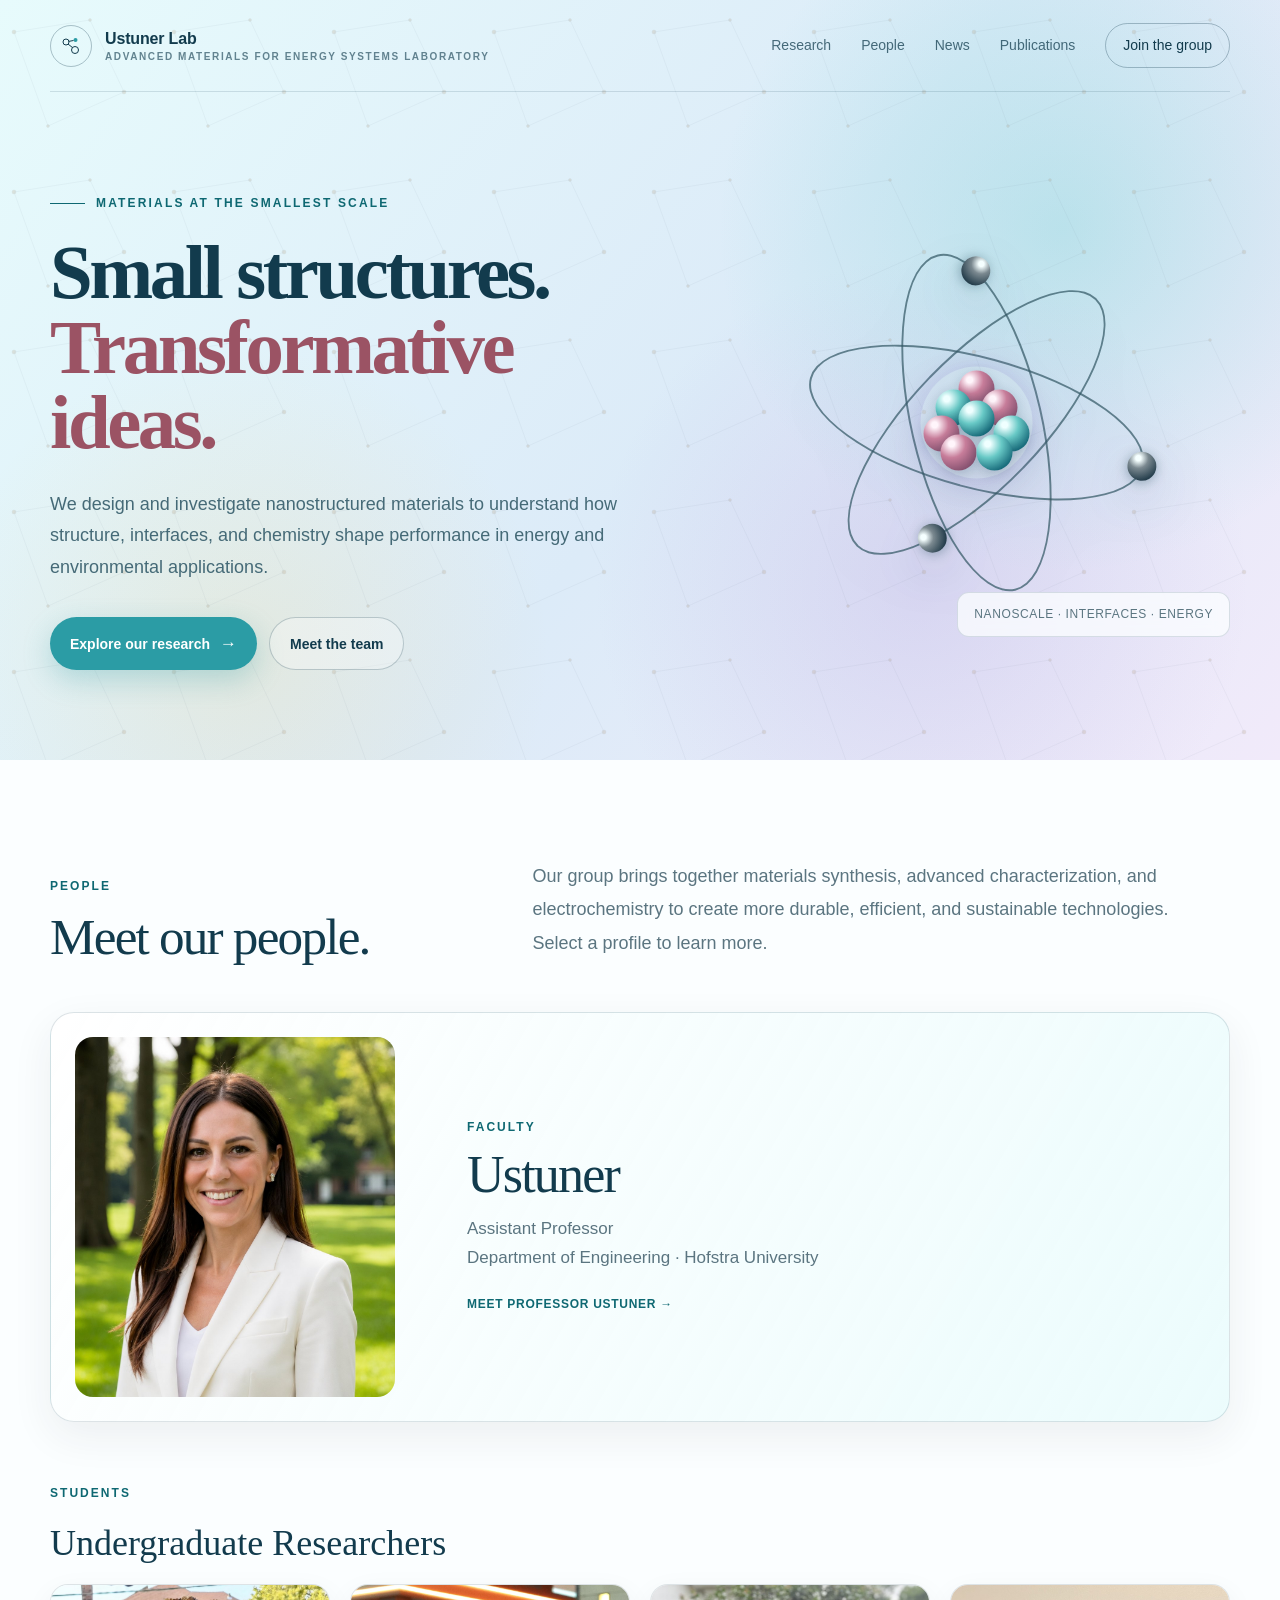
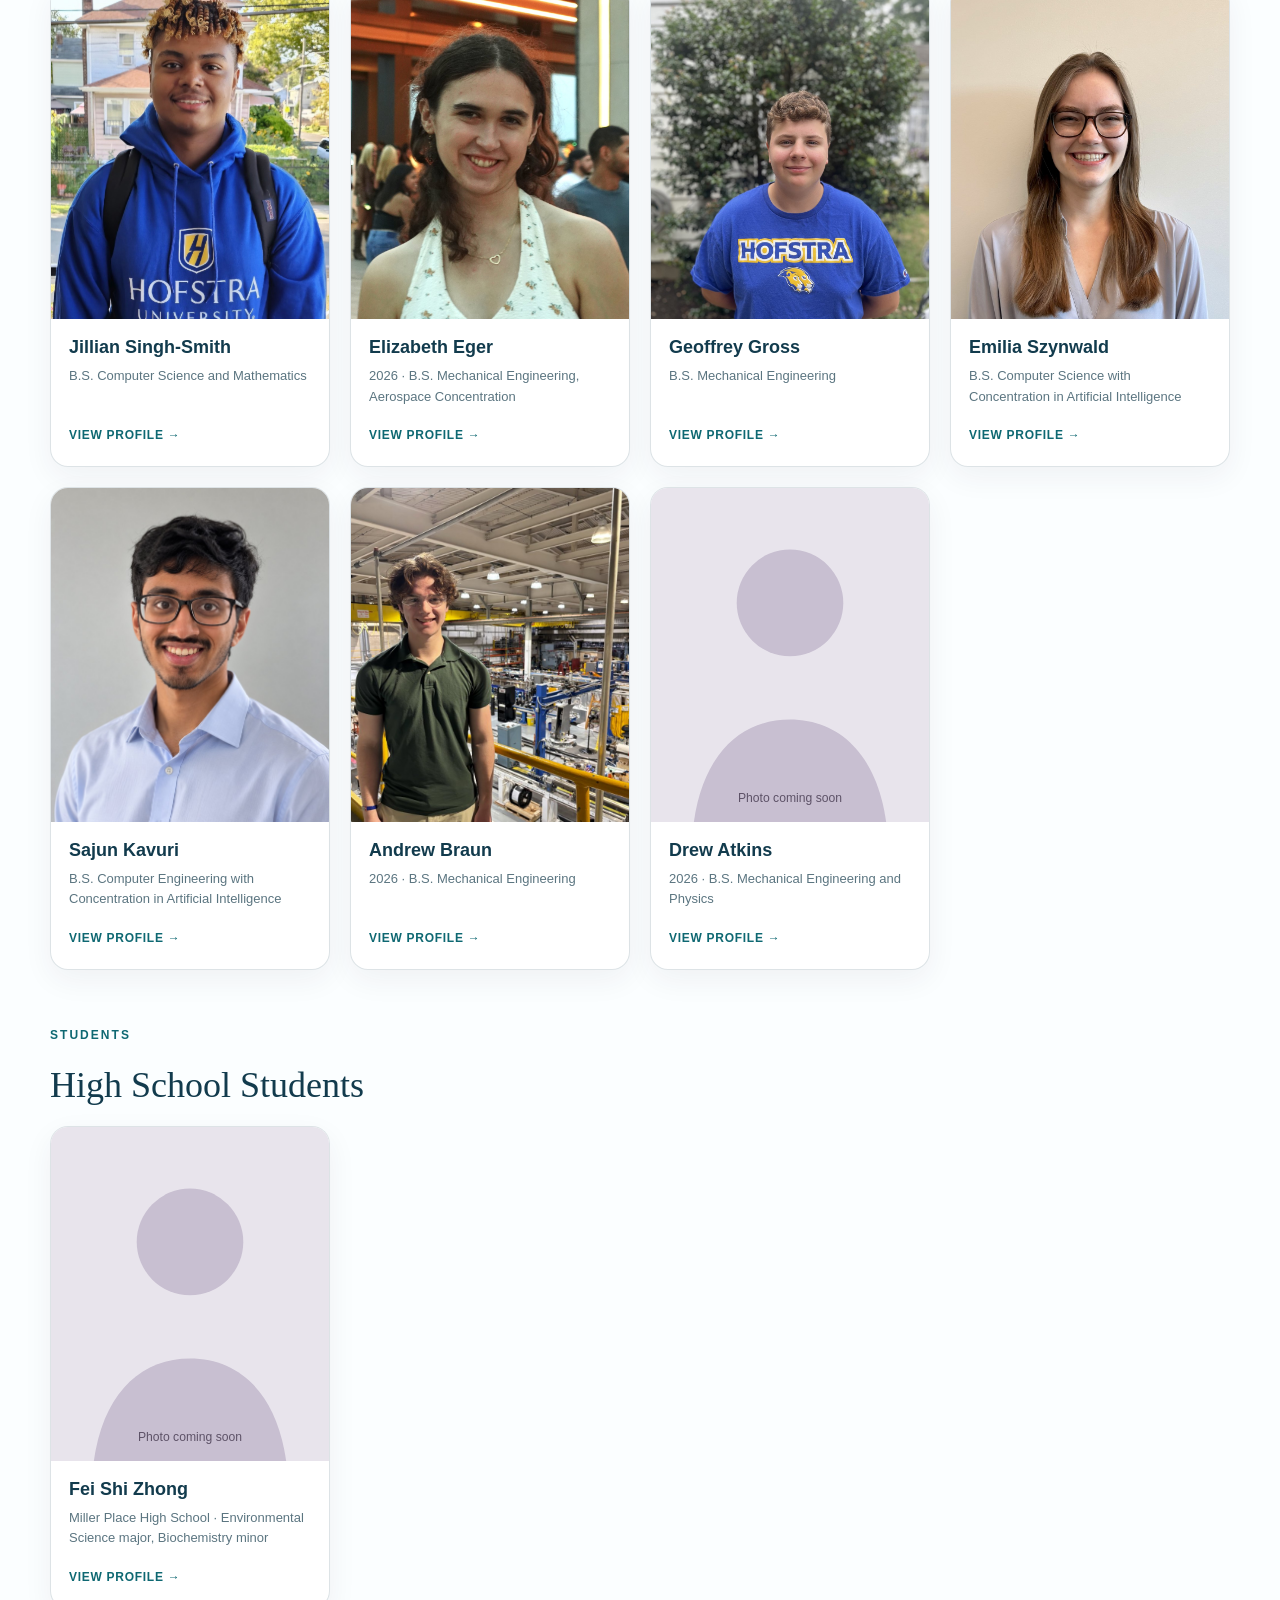
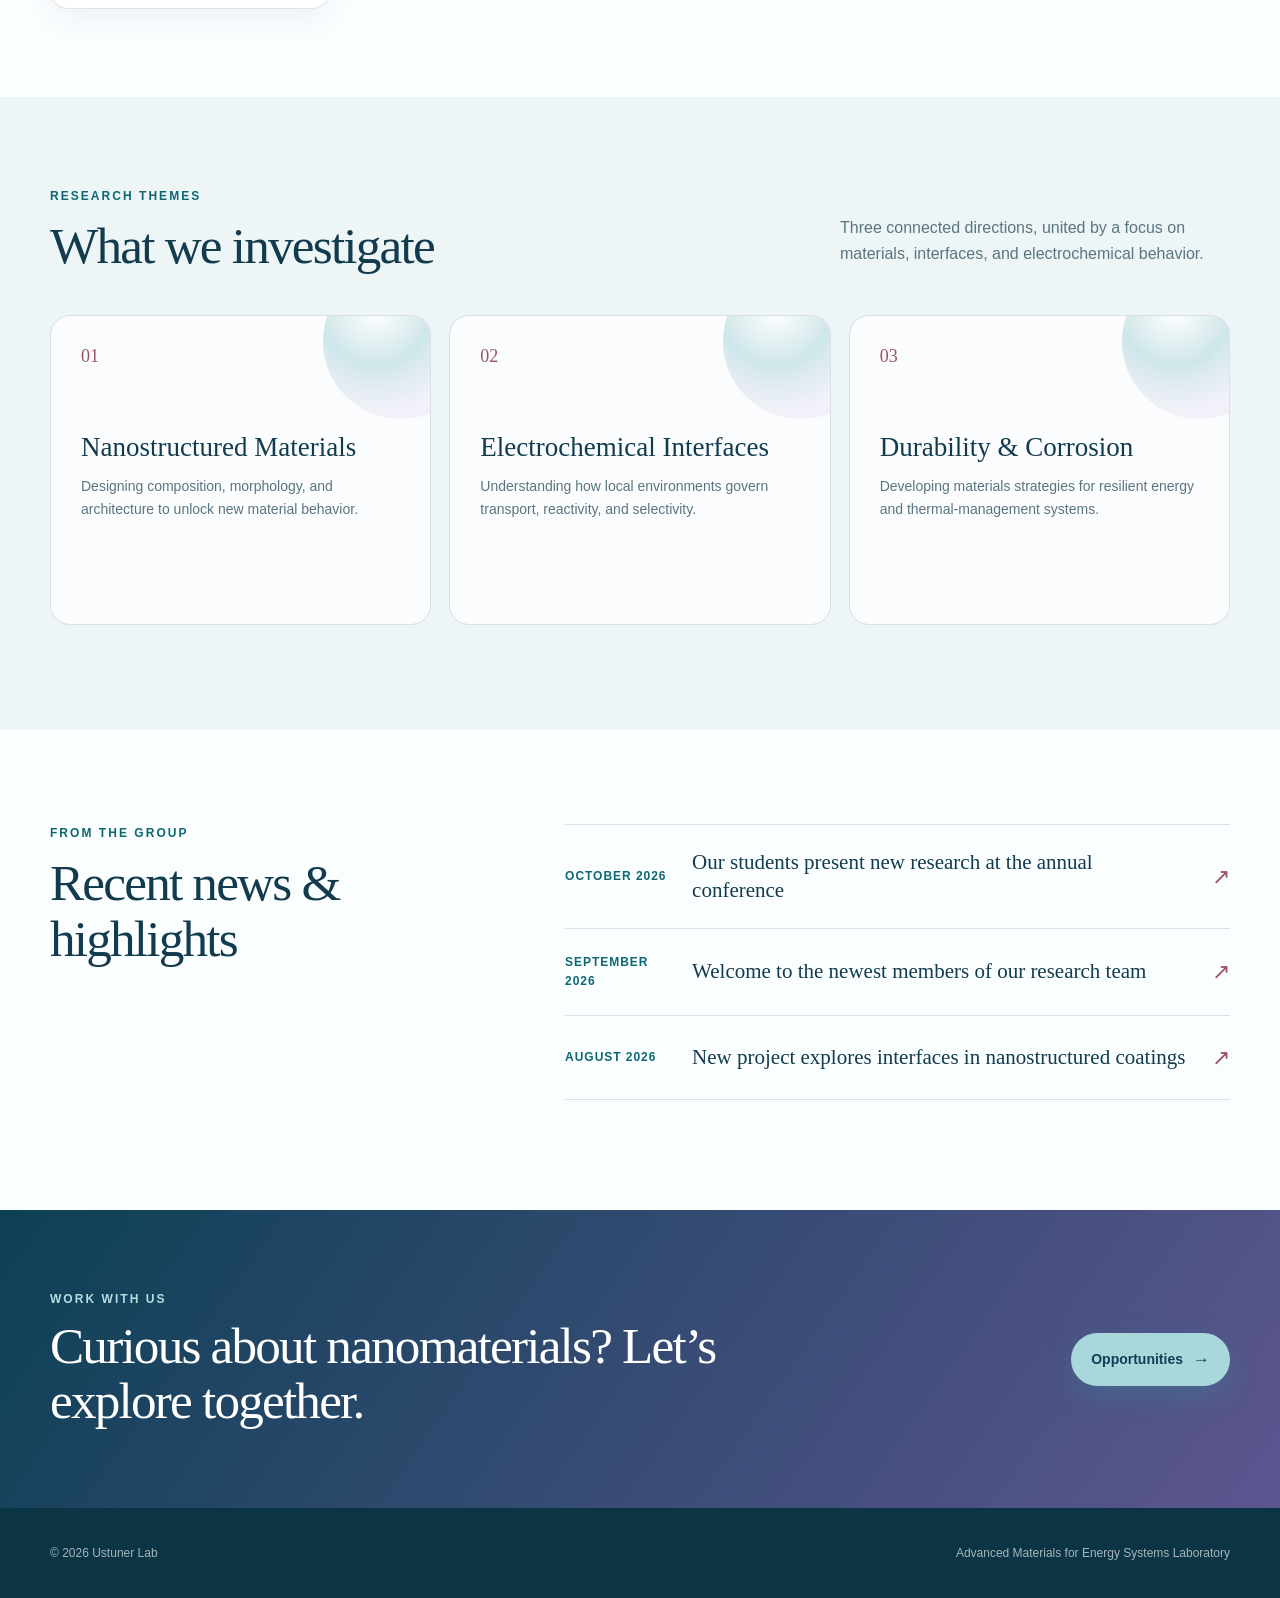
==== commit 3ef3ea1b: "Atom and Student Names, etc." ====
--- a/index.html
+++ b/index.html
@@ -418,6 +418,50 @@
     body[data-theme="trio"] .join .button-primary { background: #1f304f; color: white; }
     body[data-theme] footer { background: var(--footer); }
 
+    /* Deep sea and lilac palette from the selected reference design. */
+    body[data-theme="deepsea-lilac"] {
+      --ink:#123b4d; --ink-soft:#5b7580; --teal:#2b9ca5; --teal-deep:#0e6872;
+      --warm:#eef5f6; --paper:#fbfeff; --copper:#9b5364; --line:rgba(18,59,77,.14);
+      --hero-a:#e7fbfc; --hero-b:#dcebf8; --hero-c:#f1eafa;
+      --glow-a:rgba(69,198,195,.25); --glow-b:rgba(164,139,214,.22); --glow-c:rgba(245,198,92,.16);
+      --node-a:#68c9c6; --node-b:#176a7a; --node-c:#a48bd6;
+      --join-a:#0d4055; --join-b:#5d5690; --footer:#0b3444;
+      --dusty-rose:#9b5364;
+    }
+    body[data-theme="deepsea-lilac"] .hero-copy p { color:#456a77; }
+    body[data-theme="deepsea-lilac"] .hero h1 span { font-weight:700; }
+    body[data-theme="deepsea-lilac"] .small-structures { color:#123b4d; }
+    body[data-theme="deepsea-lilac"] .transformative { color:var(--dusty-rose); }
+    body[data-theme="deepsea-lilac"] .visual-label { background:rgba(251,254,255,.76); }
+    body[data-theme="deepsea-lilac"] .faculty-feature { background:linear-gradient(120deg,rgba(255,255,255,.96),rgba(231,251,252,.75)); }
+    body[data-theme="deepsea-lilac"] .student-group-heading { align-items:flex-start; justify-content:flex-start; flex-direction:column; text-align:left; }
+    body[data-theme="deepsea-lilac"] .student-group-heading .section-tag,
+    body[data-theme="deepsea-lilac"] .student-group-heading h3 { width:100%; text-align:left; }
+
+    .reference-atom { position:absolute; left:50%; top:48%; width:min(395px,100%); aspect-ratio:1; transform:translate(-50%,-50%); filter:drop-shadow(0 18px 24px rgba(18,59,77,.14)); }
+    .reference-orbit { position:absolute; left:50%; top:50%; width:87.3%; height:33.4%; transform-origin:center; border:2px solid rgba(47,85,98,.7); border-radius:50%; }
+    .reference-orbit-a { transform:translate(-50%,-50%) rotate(15deg); animation:reference-orbit-a 13s linear infinite; }
+    .reference-orbit-b { transform:translate(-50%,-50%) rotate(77deg); animation:reference-orbit-b 16s linear infinite; }
+    .reference-orbit-c { transform:translate(-50%,-50%) rotate(-46deg); animation:reference-orbit-c 19s linear infinite; }
+    .reference-electron { position:absolute; width:29px; height:29px; right:-15px; top:calc(50% - 15px); border-radius:50%; background:radial-gradient(circle at 31% 26%,#f5ffff 0 9%,#7b8990 34%,#263f4d 76%); box-shadow:0 2px 12px rgba(18,59,77,.35); }
+    .reference-orbit-b .reference-electron { right:auto; left:8px; top:16px; }
+    .reference-orbit-c .reference-electron { right:auto; left:42px; bottom:1px; top:auto; }
+    .reference-nucleus { position:absolute; left:50%; top:50%; z-index:3; width:112px; height:112px; transform:translate(-50%,-50%); border-radius:50%; background:rgba(255,255,255,.13); box-shadow:0 0 28px rgba(164,139,214,.35); }
+    .reference-nucleon { position:absolute; width:36px; height:36px; border-radius:50%; background:radial-gradient(circle at 31% 26%,#fff5fb 0 8%,#c77d9a 38%,#85516f 78%); box-shadow:0 3px 12px rgba(18,59,77,.2); }
+    .reference-nucleon:nth-child(2n) { background:radial-gradient(circle at 31% 26%,#efffff 0 8%,#68c9c6 38%,#176a7a 78%); }
+    .reference-nucleon:nth-child(1) { left:38px; top:4px; }
+    .reference-nucleon:nth-child(2) { left:15px; top:23px; }
+    .reference-nucleon:nth-child(3) { left:61px; top:23px; }
+    .reference-nucleon:nth-child(4) { left:38px; top:34px; }
+    .reference-nucleon:nth-child(5) { left:3px; top:49px; }
+    .reference-nucleon:nth-child(6) { left:73px; top:49px; }
+    .reference-nucleon:nth-child(7) { left:20px; top:68px; }
+    .reference-nucleon:nth-child(8) { left:56px; top:68px; }
+    @keyframes reference-orbit-a { from { transform:translate(-50%,-50%) rotate(15deg); } to { transform:translate(-50%,-50%) rotate(375deg); } }
+    @keyframes reference-orbit-b { from { transform:translate(-50%,-50%) rotate(77deg); } to { transform:translate(-50%,-50%) rotate(-283deg); } }
+    @keyframes reference-orbit-c { from { transform:translate(-50%,-50%) rotate(-46deg); } to { transform:translate(-50%,-50%) rotate(314deg); } }
+    @media (prefers-reduced-motion:reduce) { .reference-orbit { animation:none; } }
+
     .theme-picker {
       position: fixed; z-index: 30; right: 20px; bottom: 20px;
       width: 300px; padding: 14px 15px 13px;
@@ -441,7 +485,6 @@
       .nav-links a:not(.nav-cta) { display: none; }
       .hero-inner { grid-template-columns: 1fr; padding: 160px 0 80px; }
       .nano-visual { min-height: 360px; }
-      .orb { width: 310px; height: 310px; }
       .hero { min-height: auto; }
       .people-heading, .news { grid-template-columns: 1fr; gap: 35px; }
       .faculty-feature { grid-template-columns: minmax(180px, 240px) 1fr; gap: 28px; }
@@ -473,7 +516,7 @@
     }
   </style>
 </head>
-<body data-theme="trio">
+<body data-theme="deepsea-lilac">
   <header class="site-header">
     <nav class="nav" aria-label="Primary navigation">
       <a class="brand" href="#">
@@ -497,19 +540,24 @@
       <div class="hero-inner">
         <div class="hero-copy">
           <div class="eyebrow">Materials at the smallest scale</div>
-          <h1>Small structures.<br />Transformative ideas.</h1>
+          <h1><span class="small-structures">Small structures.</span><br /><span class="transformative">Transformative ideas.</span></h1>
           <p>We design and investigate nanostructured materials to understand how structure, interfaces, and chemistry shape performance in energy and environmental applications.</p>
           <div class="actions">
             <a class="button button-primary" href="#research">Explore our research <span class="arrow">→</span></a>
             <a class="button button-secondary" href="#people">Meet the team</a>
           </div>
         </div>
-        <div class="nano-visual" aria-label="Abstract illustration of a nanostructured material">
-          <div class="orb"></div>
-          <div class="bond b1"></div><div class="bond b2"></div><div class="bond b3"></div><div class="bond b4"></div>
-          <div class="node n1"></div><div class="node n2"></div><div class="node n3"></div>
-          <div class="node n4"></div><div class="node n5"></div><div class="node n6"></div>
-          <div class="visual-label">STRUCTURE · INTERFACES · PERFORMANCE</div>
+        <div class="nano-visual" aria-label="Animated three-orbit atom with electrons and a clustered nucleus">
+          <div class="reference-atom" aria-hidden="true">
+            <div class="reference-orbit reference-orbit-a"><i class="reference-electron"></i></div>
+            <div class="reference-orbit reference-orbit-b"><i class="reference-electron"></i></div>
+            <div class="reference-orbit reference-orbit-c"><i class="reference-electron"></i></div>
+            <div class="reference-nucleus">
+              <i class="reference-nucleon"></i><i class="reference-nucleon"></i><i class="reference-nucleon"></i><i class="reference-nucleon"></i>
+              <i class="reference-nucleon"></i><i class="reference-nucleon"></i><i class="reference-nucleon"></i><i class="reference-nucleon"></i>
+            </div>
+          </div>
+          <div class="visual-label">NANOSCALE · INTERFACES · ENERGY</div>
         </div>
       </div>
     </section>
@@ -536,38 +584,42 @@
       <section class="student-group" aria-labelledby="undergraduate-heading">
         <div class="student-group-heading"><div class="section-tag">Students</div><h3 id="undergraduate-heading">Undergraduate Researchers</h3></div>
         <div class="people-grid">
-          <a class="person-card" href="people/member-02.html" aria-label="View undergraduate student profile 1">
-            <img src="images/people/member-02.jpg" alt="Portrait of an undergraduate student" loading="lazy" />
-            <div class="person-card-info"><h3>Undergraduate 01</h3><p>Undergraduate student</p><span class="person-card-cta">View profile →</span></div>
-          </a>
-          <a class="person-card" href="people/member-03.html" aria-label="View undergraduate student profile 2">
-            <img src="images/people/member-03.jpg" alt="Portrait of an undergraduate student" loading="lazy" />
-            <div class="person-card-info"><h3>Undergraduate 02</h3><p>Undergraduate student</p><span class="person-card-cta">View profile →</span></div>
-          </a>
-          <a class="person-card" href="people/member-04.html" aria-label="View undergraduate student profile 3">
-            <img src="images/people/member-04.jpg" alt="Portrait of an undergraduate student" loading="lazy" />
-            <div class="person-card-info"><h3>Undergraduate 03</h3><p>Undergraduate student</p><span class="person-card-cta">View profile →</span></div>
-          </a>
-          <a class="person-card" href="people/member-05.html" aria-label="View undergraduate student profile 4">
-            <img src="images/people/member-05.jpg" alt="Portrait of an undergraduate student" loading="lazy" />
-            <div class="person-card-info"><h3>Undergraduate 04</h3><p>Undergraduate student</p><span class="person-card-cta">View profile →</span></div>
-          </a>
-          <a class="person-card" href="people/member-06.html" aria-label="View undergraduate student profile 5">
-            <img src="images/people/member-06.jpg" alt="Portrait of an undergraduate student" loading="lazy" />
-            <div class="person-card-info"><h3>Undergraduate 05</h3><p>Undergraduate student</p><span class="person-card-cta">View profile →</span></div>
-          </a>
-          <a class="person-card" href="people/member-07.html" aria-label="View undergraduate student profile 6">
-            <img src="images/people/member-07.jpg" alt="Portrait of an undergraduate student" loading="lazy" />
-            <div class="person-card-info"><h3>Undergraduate 06</h3><p>Undergraduate student</p><span class="person-card-cta">View profile →</span></div>
+          <a class="person-card" href="people/member-02.html" aria-label="View Jillian Singh-Smith's undergraduate profile">
+            <img src="images/people/member-02.jpg" alt="Portrait of Jillian Singh-Smith" loading="lazy" />
+            <div class="person-card-info"><h3>Jillian Singh-Smith</h3><p>B.S. Computer Science and Mathematics</p><span class="person-card-cta">View profile →</span></div>
+          </a>
+          <a class="person-card" href="people/member-03.html" aria-label="View Elizabeth Eger's undergraduate profile">
+            <img src="images/people/member-03.jpg" alt="Portrait of Elizabeth Eger" loading="lazy" />
+            <div class="person-card-info"><h3>Elizabeth Eger</h3><p>2026 · B.S. Mechanical Engineering, Aerospace Concentration</p><span class="person-card-cta">View profile →</span></div>
+          </a>
+          <a class="person-card" href="people/member-04.html" aria-label="View Geoffrey Gross's undergraduate profile">
+            <img src="images/people/member-04.jpg" alt="Portrait of Geoffrey Gross" loading="lazy" />
+            <div class="person-card-info"><h3>Geoffrey Gross</h3><p>B.S. Mechanical Engineering</p><span class="person-card-cta">View profile →</span></div>
+          </a>
+          <a class="person-card" href="people/member-05.html" aria-label="View Emilia Szynwald's undergraduate profile">
+            <img src="images/people/member-05.jpg" alt="Portrait of Emilia Szynwald" loading="lazy" />
+            <div class="person-card-info"><h3>Emilia Szynwald</h3><p>B.S. Computer Science with Concentration in Artificial Intelligence</p><span class="person-card-cta">View profile →</span></div>
+          </a>
+          <a class="person-card" href="people/member-06.html" aria-label="View Sajun Kavuri's undergraduate profile">
+            <img src="images/people/member-06.jpg" alt="Portrait of Sajun Kavuri" loading="lazy" />
+            <div class="person-card-info"><h3>Sajun Kavuri</h3><p>B.S. Computer Engineering with Concentration in Artificial Intelligence</p><span class="person-card-cta">View profile →</span></div>
+          </a>
+          <a class="person-card" href="people/member-07.html" aria-label="View Andrew Braun's undergraduate profile">
+            <img src="images/people/member-07.jpg" alt="Portrait of Andrew Braun" loading="lazy" />
+            <div class="person-card-info"><h3>Andrew Braun</h3><p>2026 · B.S. Mechanical Engineering</p><span class="person-card-cta">View profile →</span></div>
+          </a>
+          <a class="person-card" href="people/member-08.html" aria-label="View Drew Atkins's undergraduate profile">
+            <img src="images/people/photo-placeholder.svg" alt="Photo placeholder for Drew Atkins" loading="lazy" />
+            <div class="person-card-info"><h3>Drew Atkins</h3><p>2026 · B.S. Mechanical Engineering and Physics</p><span class="person-card-cta">View profile →</span></div>
           </a>
         </div>
       </section>
       <section class="student-group high-school-group" aria-labelledby="high-school-heading">
         <div class="student-group-heading"><div class="section-tag">Students</div><h3 id="high-school-heading">High School Students</h3></div>
         <div class="people-grid">
-          <a class="person-card" href="people/member-01.html" aria-label="View high school student profile">
-            <img src="images/people/photo-placeholder.svg" alt="Photo placeholder for the high school student" loading="lazy" />
-            <div class="person-card-info"><h3>High School Student</h3><p>Photo and profile details coming soon</p><span class="person-card-cta">View profile →</span></div>
+          <a class="person-card" href="people/member-01.html" aria-label="View Fei Shi's high school profile">
+            <img src="images/people/photo-placeholder.svg" alt="Photo placeholder for Fei Shi Zhong" loading="lazy" />
+            <div class="person-card-info"><h3>Fei Shi Zhong</h3><p>Miller Place High School · Environmental Science major, Biochemistry minor</p><span class="person-card-cta">View profile →</span></div>
           </a>
         </div>
       </section>
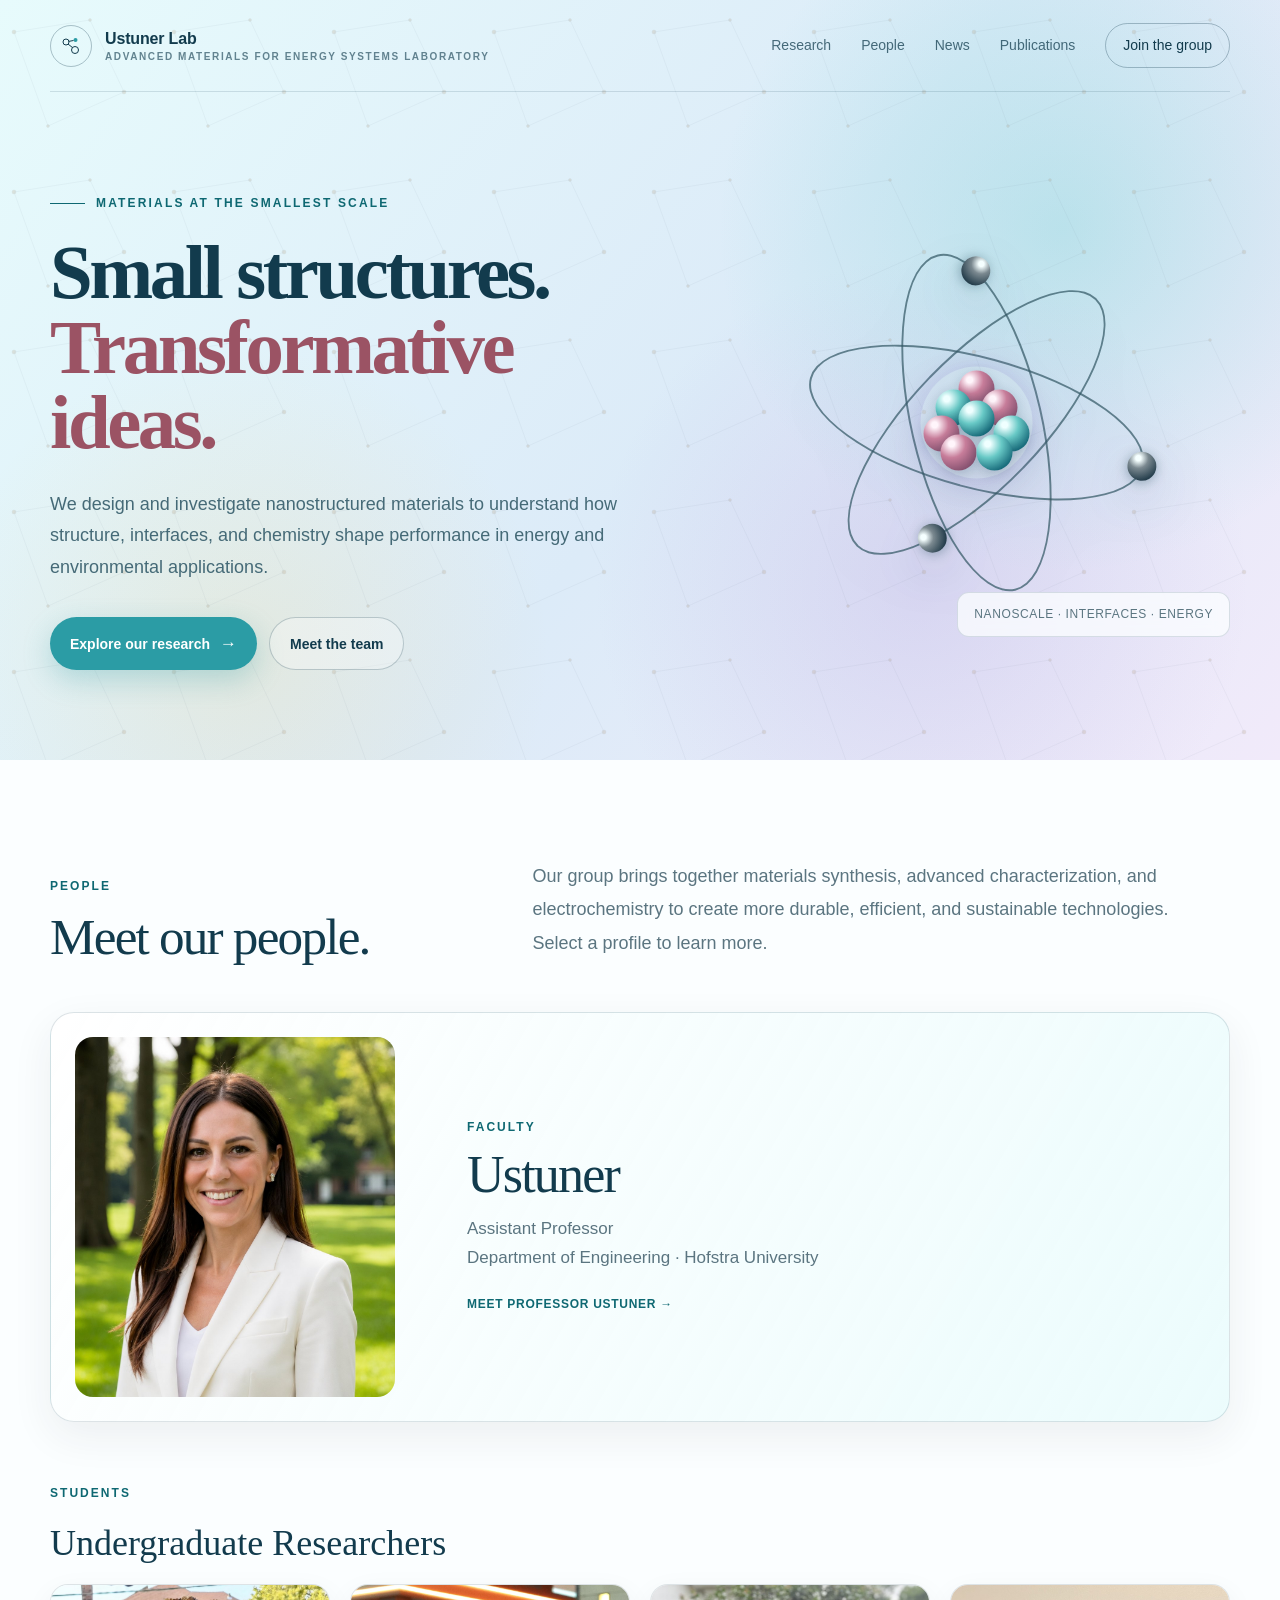
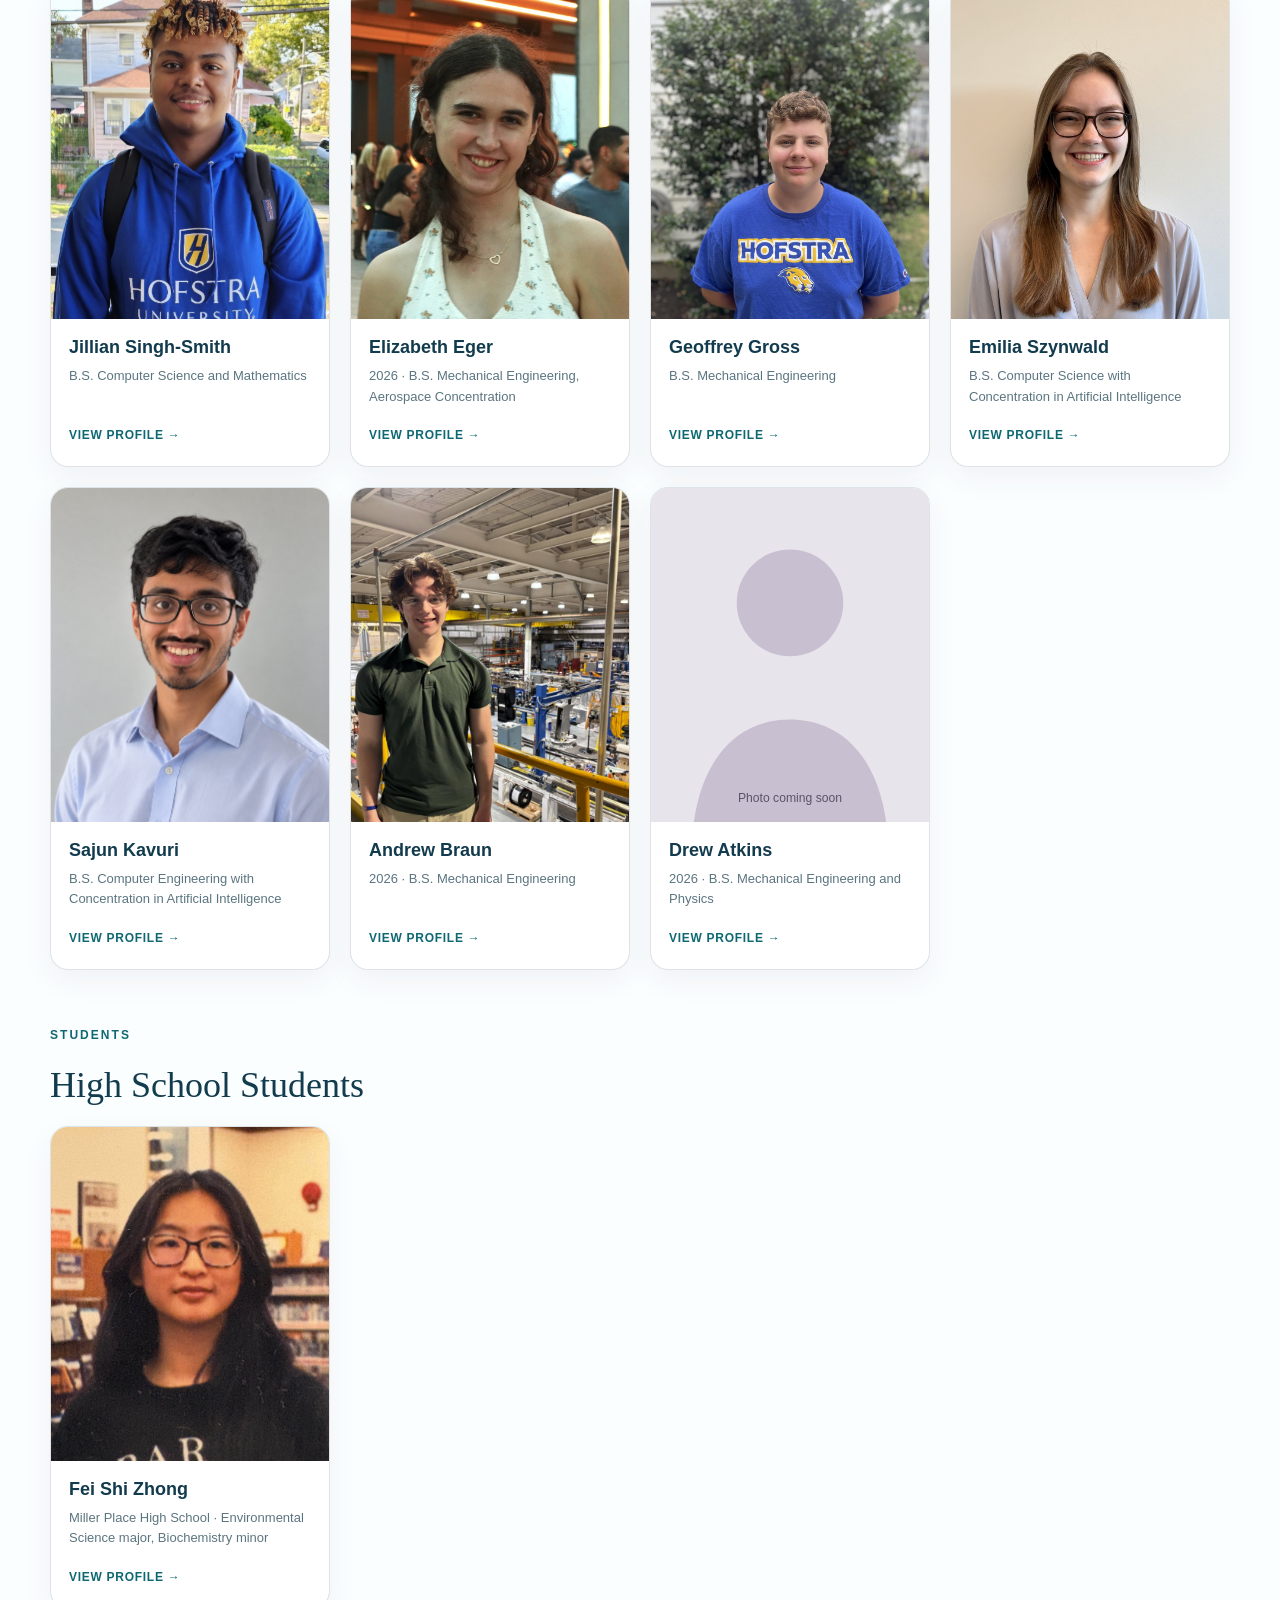
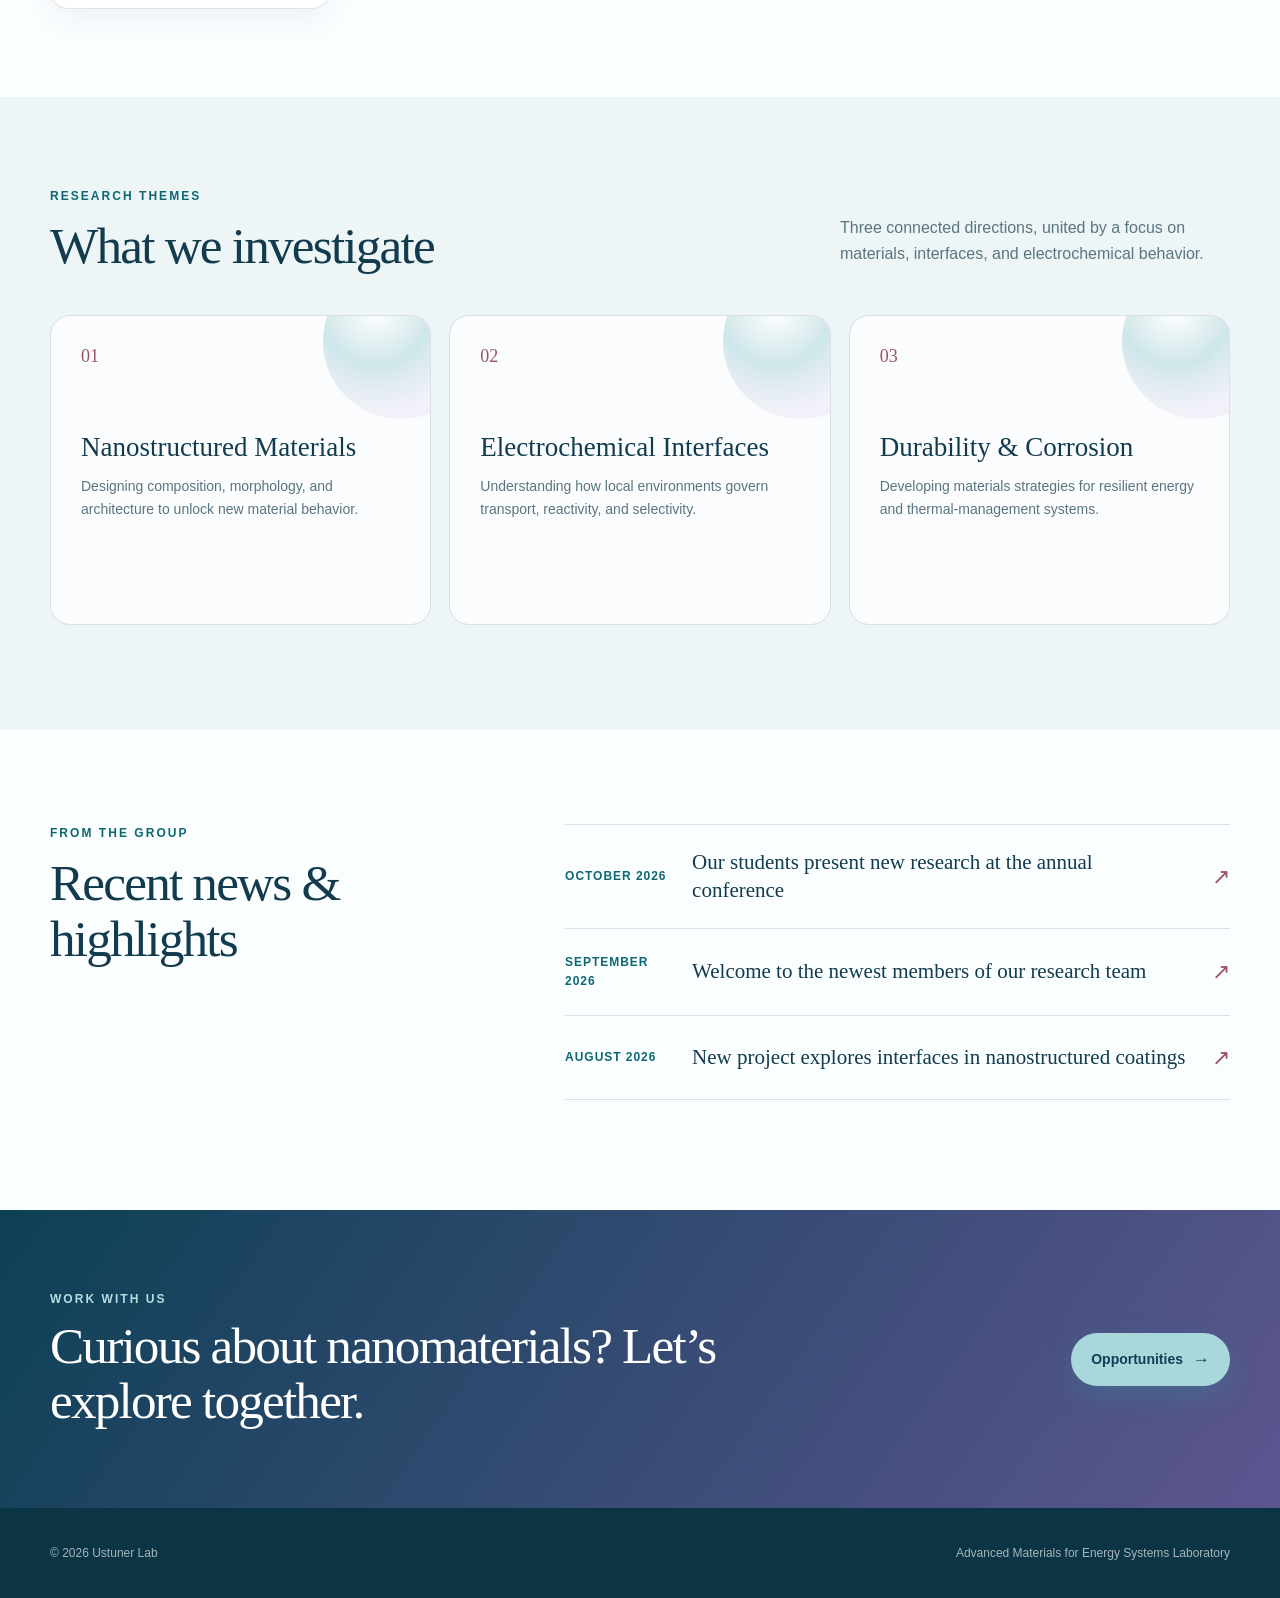
==== commit 5e39e775: "HS Photo" ====
--- a/index.html
+++ b/index.html
@@ -618,7 +618,7 @@
         <div class="student-group-heading"><div class="section-tag">Students</div><h3 id="high-school-heading">High School Students</h3></div>
         <div class="people-grid">
           <a class="person-card" href="people/member-01.html" aria-label="View Fei Shi's high school profile">
-            <img src="images/people/photo-placeholder.svg" alt="Photo placeholder for Fei Shi Zhong" loading="lazy" />
+            <img src="images/people/fei-shi-zhong.jpg" alt="Portrait of Fei Shi Zhong" loading="lazy" />
             <div class="person-card-info"><h3>Fei Shi Zhong</h3><p>Miller Place High School · Environmental Science major, Biochemistry minor</p><span class="person-card-cta">View profile →</span></div>
           </a>
         </div>
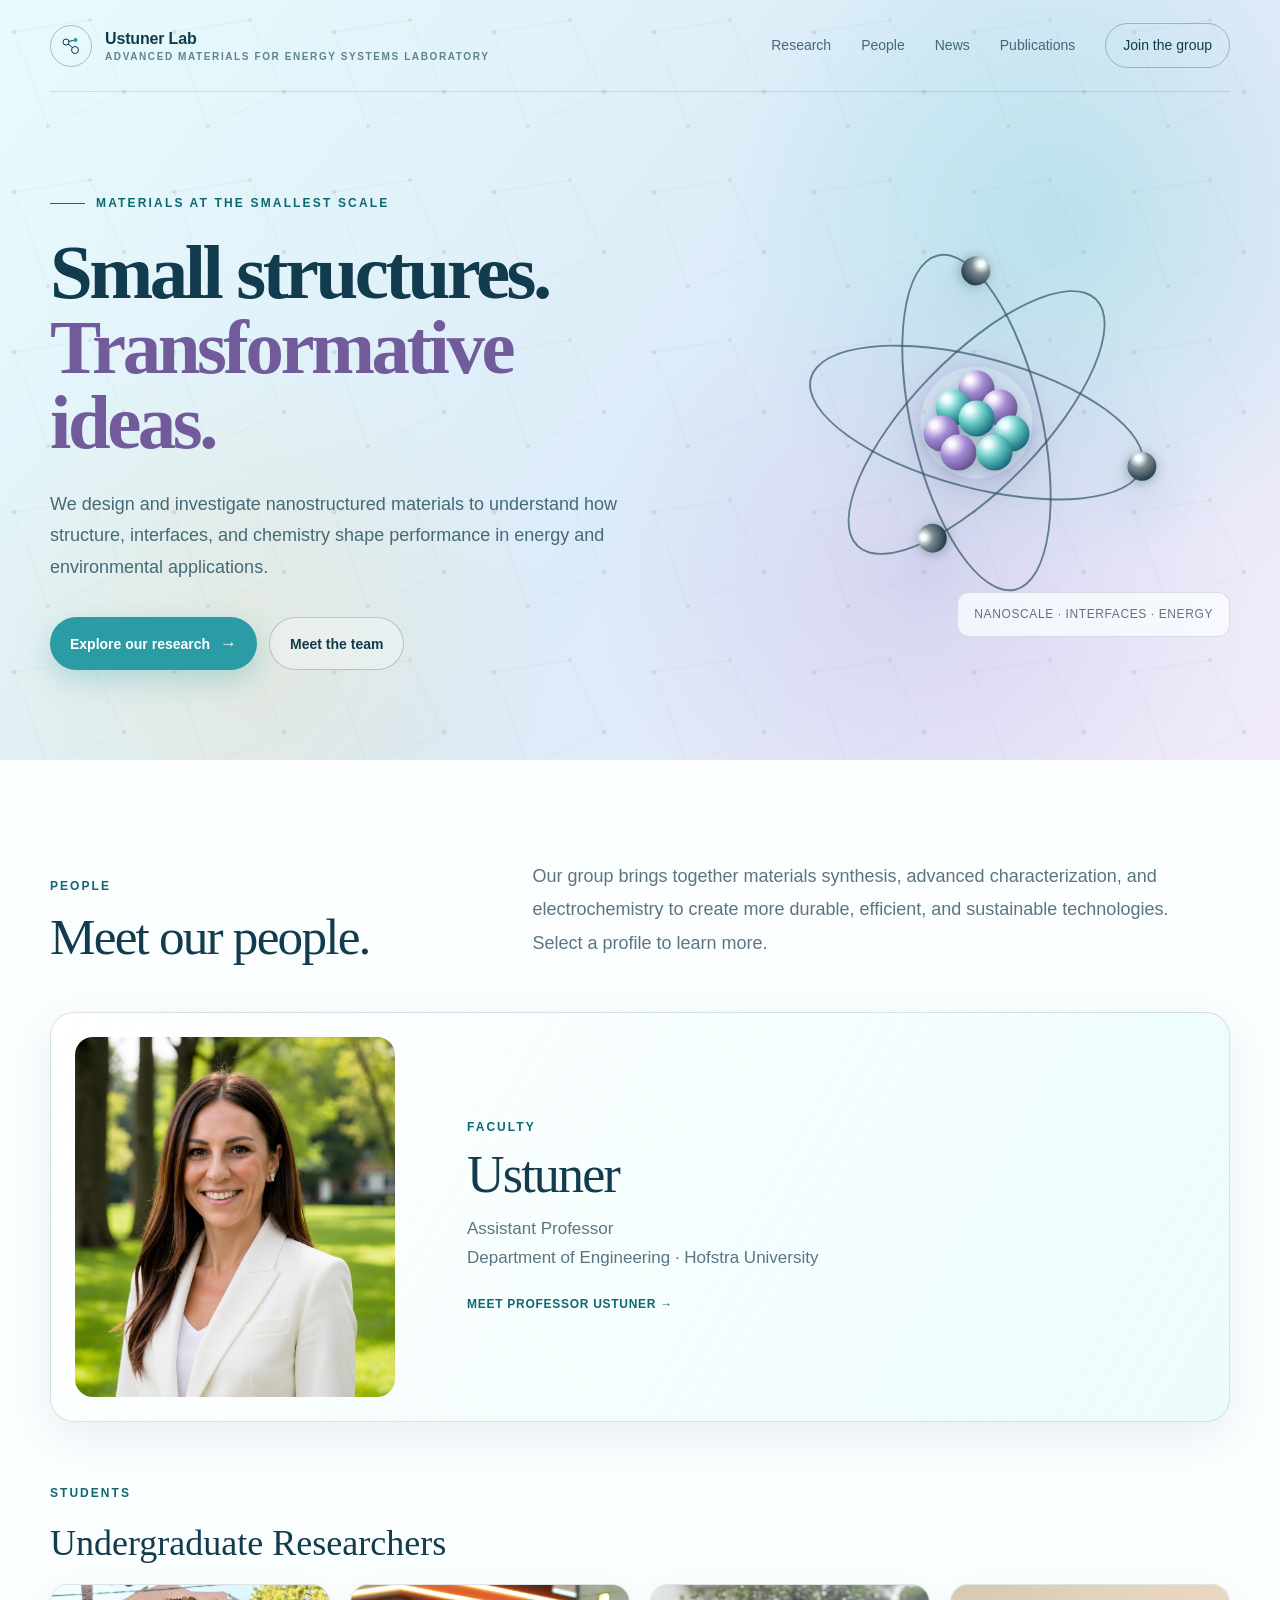
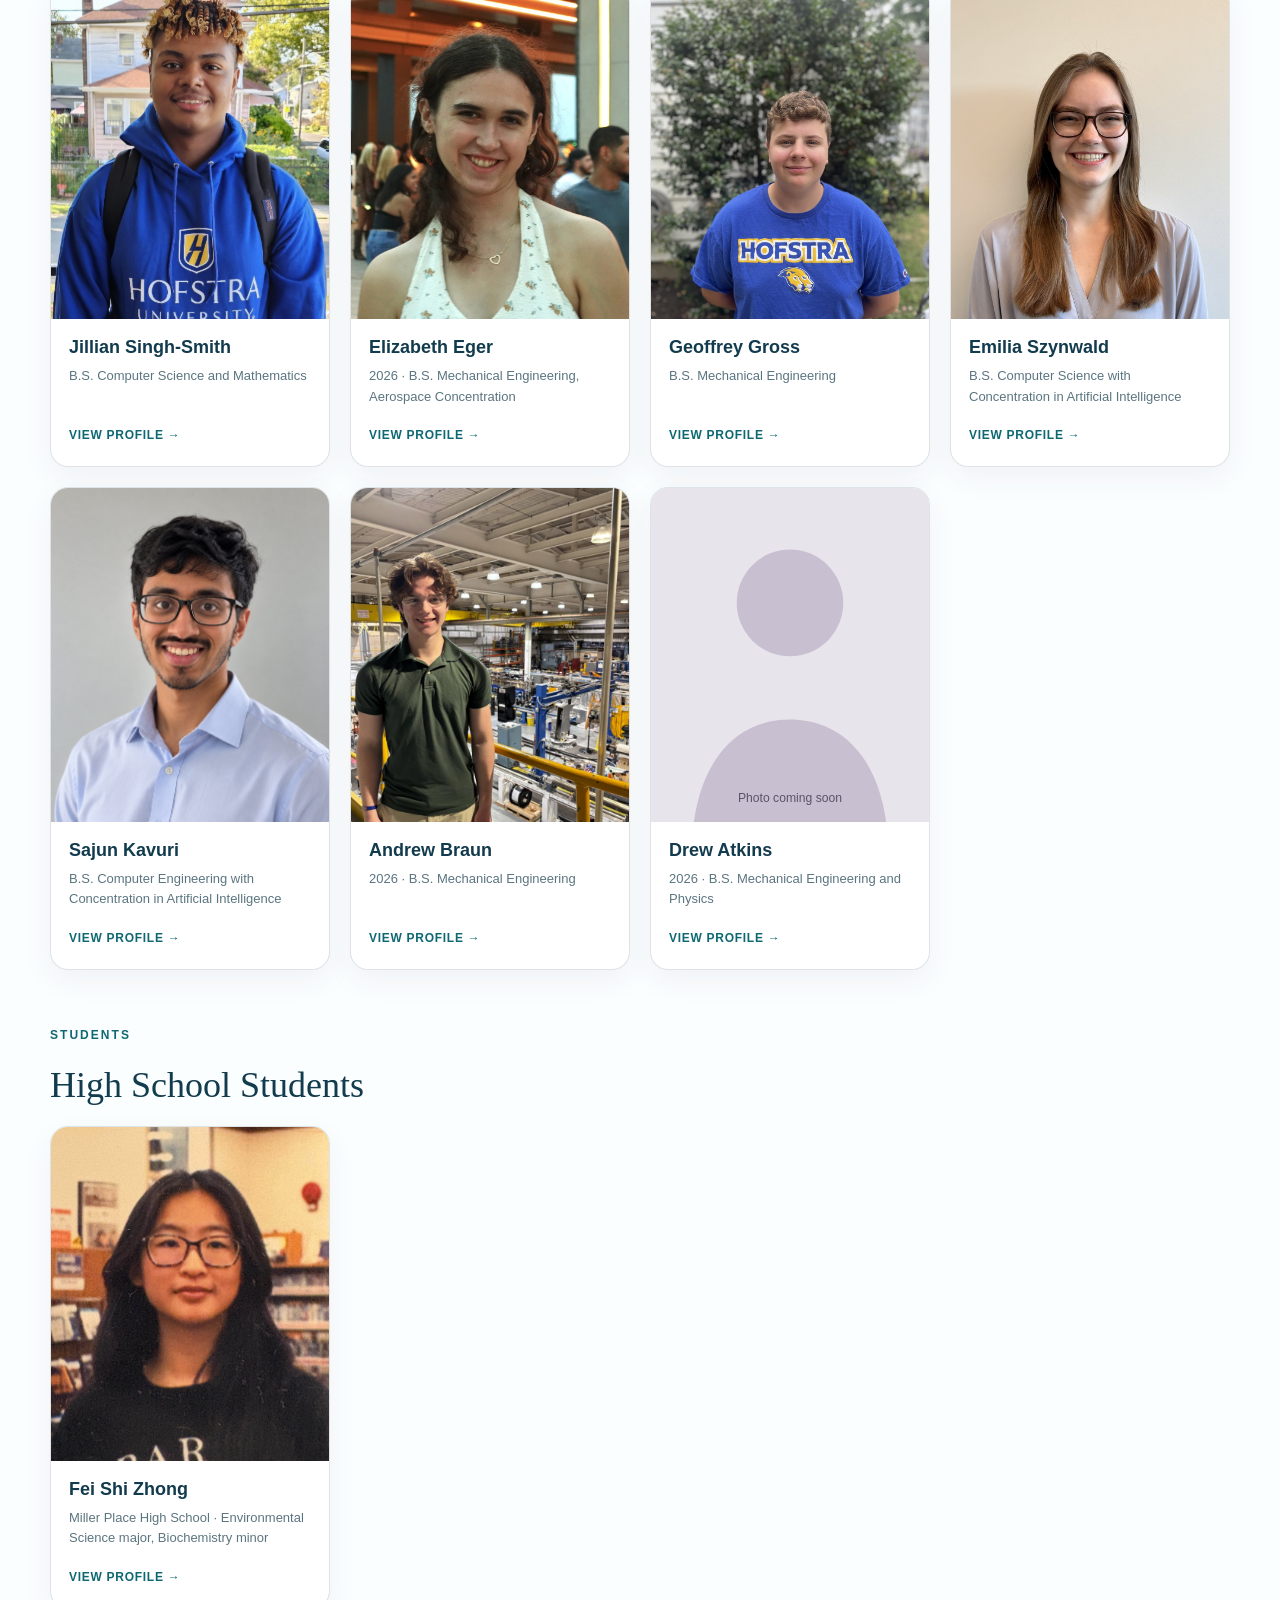
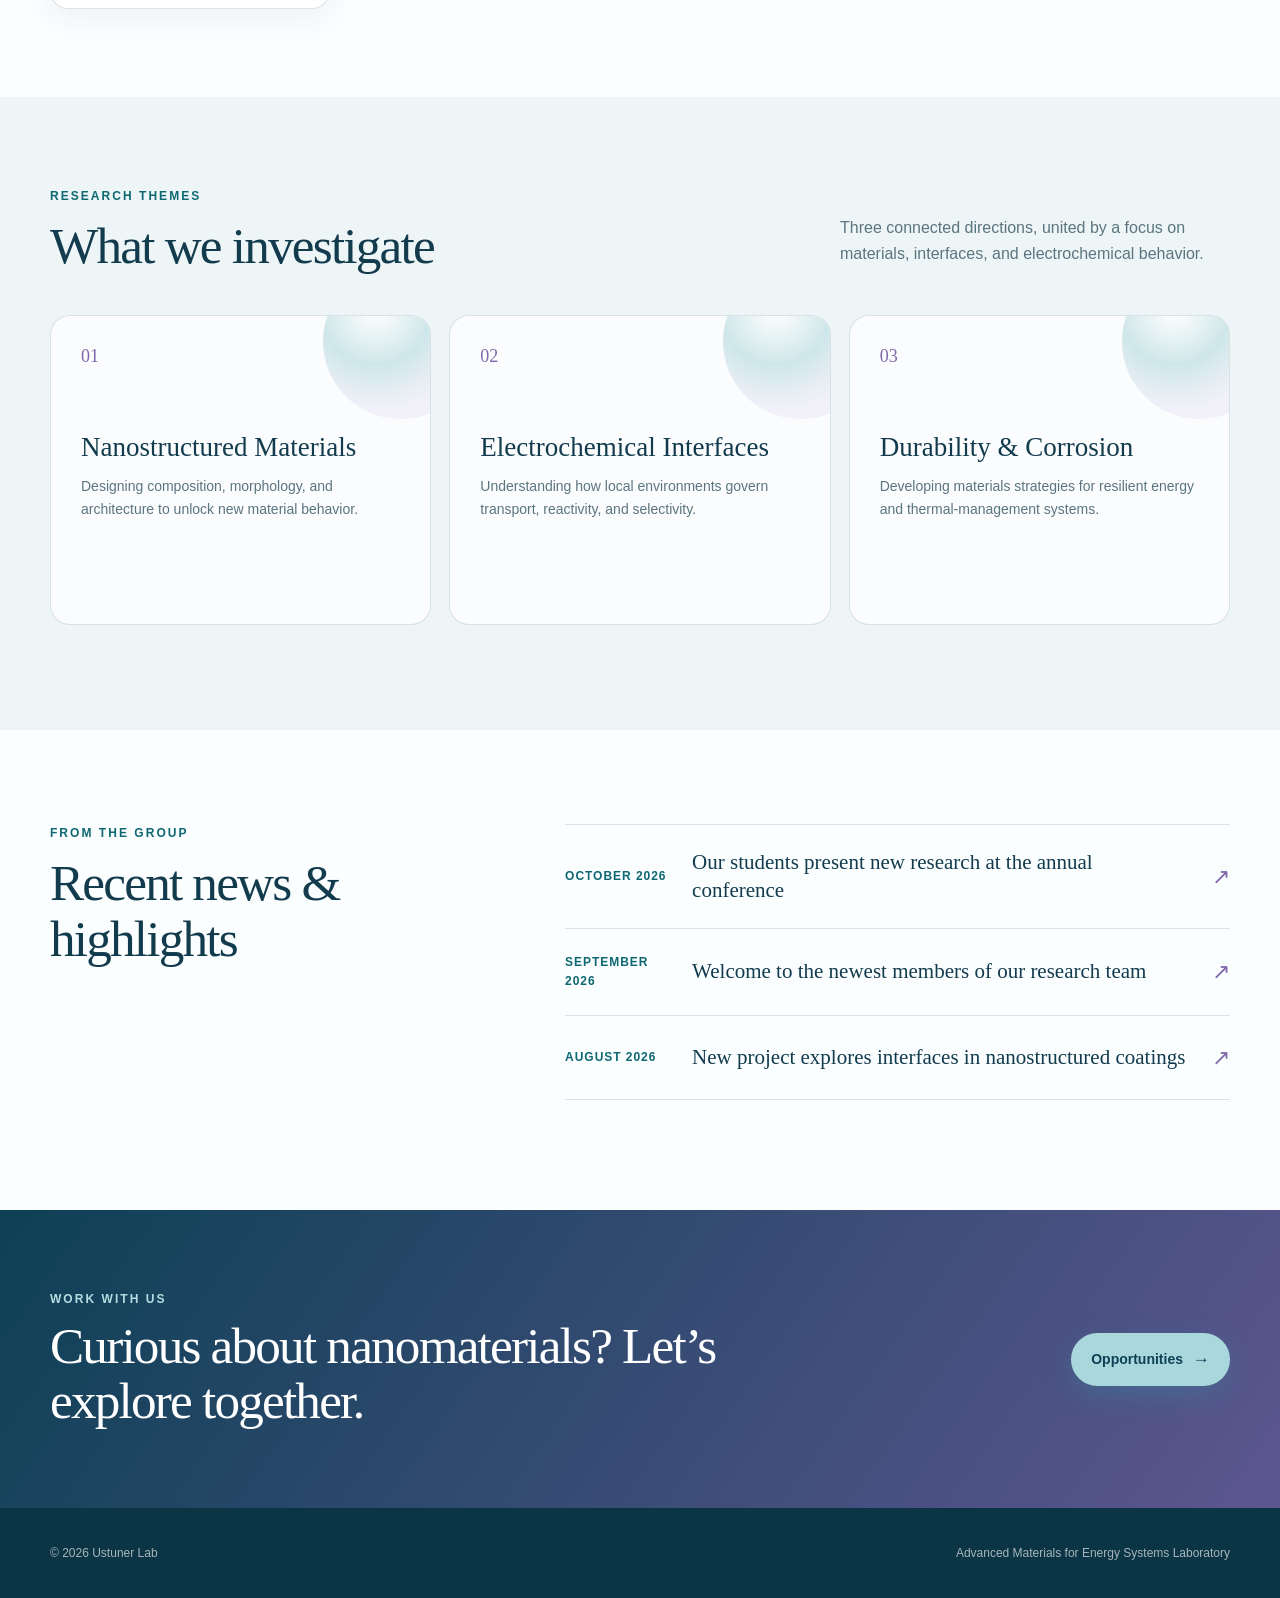
==== commit c25bf1d5: "color" ====
--- a/index.html
+++ b/index.html
@@ -426,12 +426,12 @@
       --glow-a:rgba(69,198,195,.25); --glow-b:rgba(164,139,214,.22); --glow-c:rgba(245,198,92,.16);
       --node-a:#68c9c6; --node-b:#176a7a; --node-c:#a48bd6;
       --join-a:#0d4055; --join-b:#5d5690; --footer:#0b3444;
-      --dusty-rose:#9b5364;
+      --lilac-accent:#725b9b; --copper:#8068ab;
     }
     body[data-theme="deepsea-lilac"] .hero-copy p { color:#456a77; }
     body[data-theme="deepsea-lilac"] .hero h1 span { font-weight:700; }
     body[data-theme="deepsea-lilac"] .small-structures { color:#123b4d; }
-    body[data-theme="deepsea-lilac"] .transformative { color:var(--dusty-rose); }
+    body[data-theme="deepsea-lilac"] .transformative { color:var(--lilac-accent); }
     body[data-theme="deepsea-lilac"] .visual-label { background:rgba(251,254,255,.76); }
     body[data-theme="deepsea-lilac"] .faculty-feature { background:linear-gradient(120deg,rgba(255,255,255,.96),rgba(231,251,252,.75)); }
     body[data-theme="deepsea-lilac"] .student-group-heading { align-items:flex-start; justify-content:flex-start; flex-direction:column; text-align:left; }
@@ -447,7 +447,7 @@
     .reference-orbit-b .reference-electron { right:auto; left:8px; top:16px; }
     .reference-orbit-c .reference-electron { right:auto; left:42px; bottom:1px; top:auto; }
     .reference-nucleus { position:absolute; left:50%; top:50%; z-index:3; width:112px; height:112px; transform:translate(-50%,-50%); border-radius:50%; background:rgba(255,255,255,.13); box-shadow:0 0 28px rgba(164,139,214,.35); }
-    .reference-nucleon { position:absolute; width:36px; height:36px; border-radius:50%; background:radial-gradient(circle at 31% 26%,#fff5fb 0 8%,#c77d9a 38%,#85516f 78%); box-shadow:0 3px 12px rgba(18,59,77,.2); }
+    .reference-nucleon { position:absolute; width:36px; height:36px; border-radius:50%; background:radial-gradient(circle at 31% 26%,#fbf8ff 0 8%,#a48bd6 38%,#65528e 78%); box-shadow:0 3px 12px rgba(18,59,77,.2); }
     .reference-nucleon:nth-child(2n) { background:radial-gradient(circle at 31% 26%,#efffff 0 8%,#68c9c6 38%,#176a7a 78%); }
     .reference-nucleon:nth-child(1) { left:38px; top:4px; }
     .reference-nucleon:nth-child(2) { left:15px; top:23px; }
